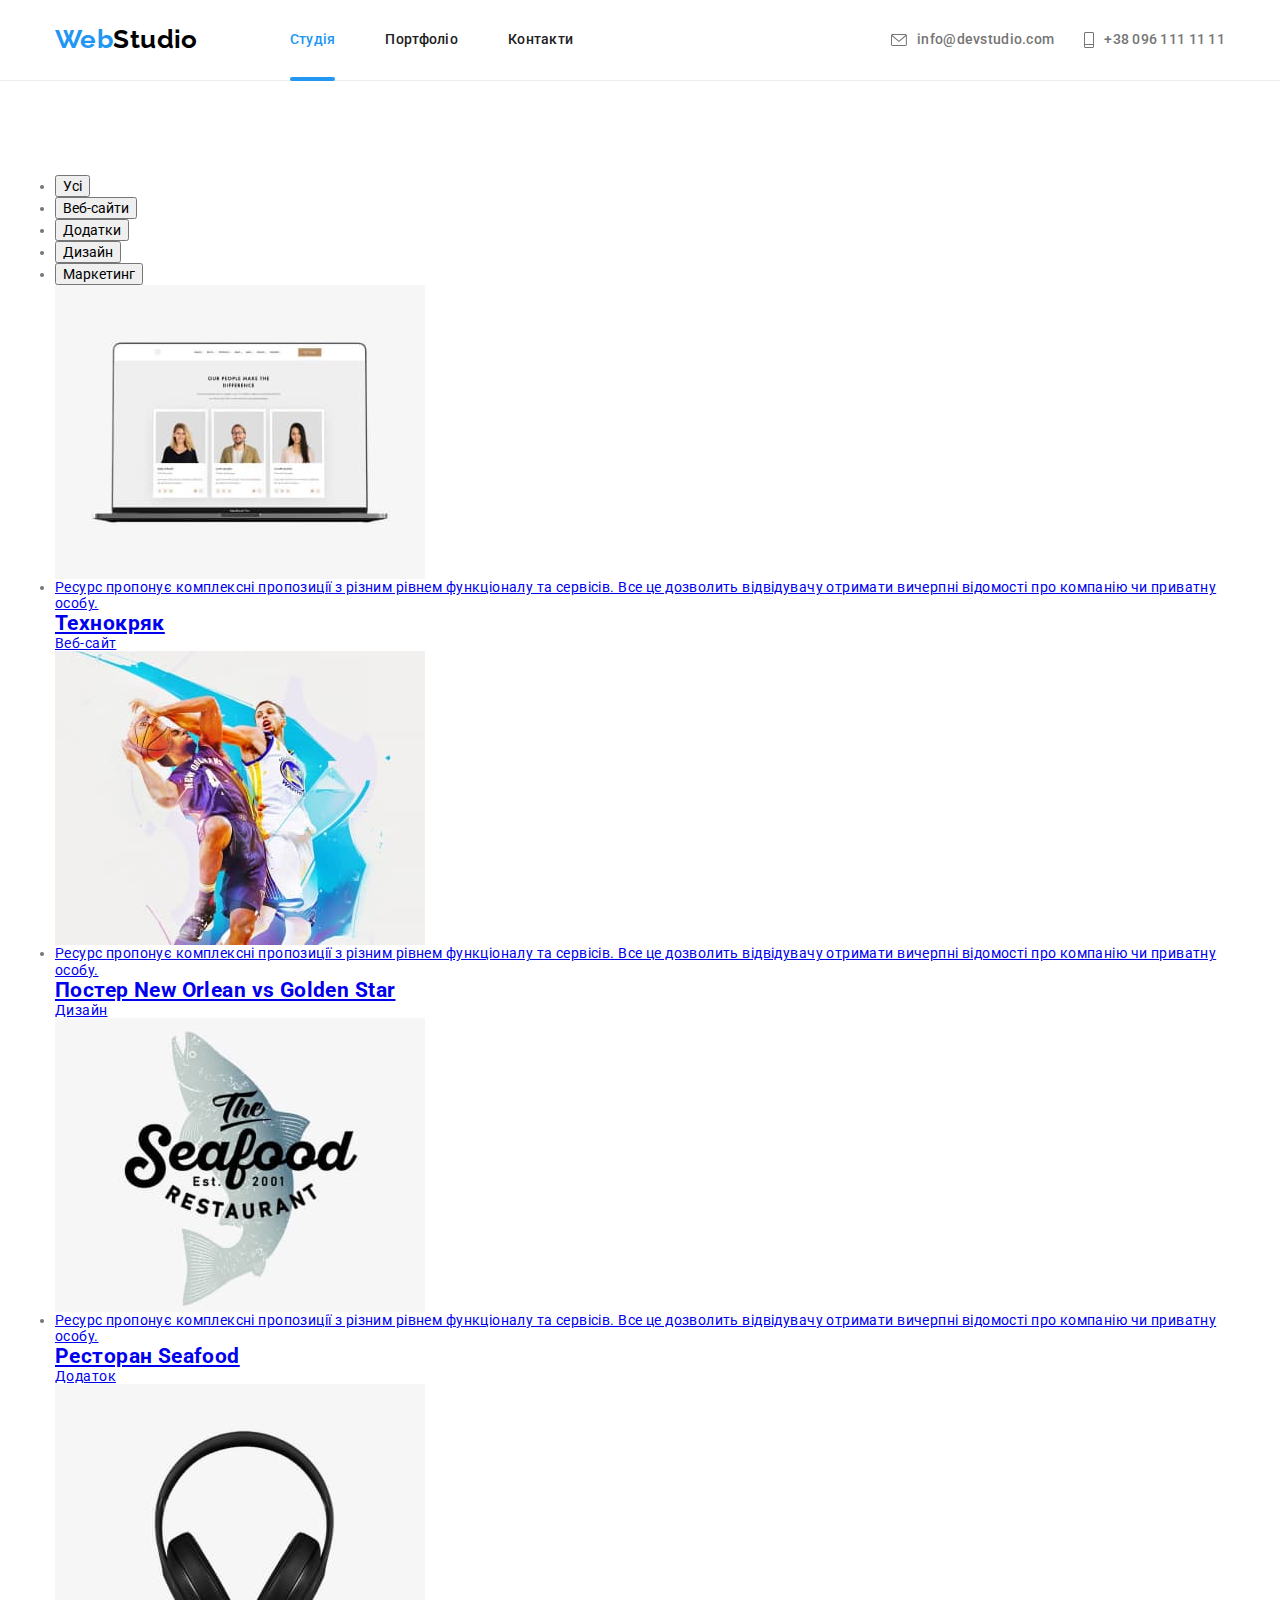
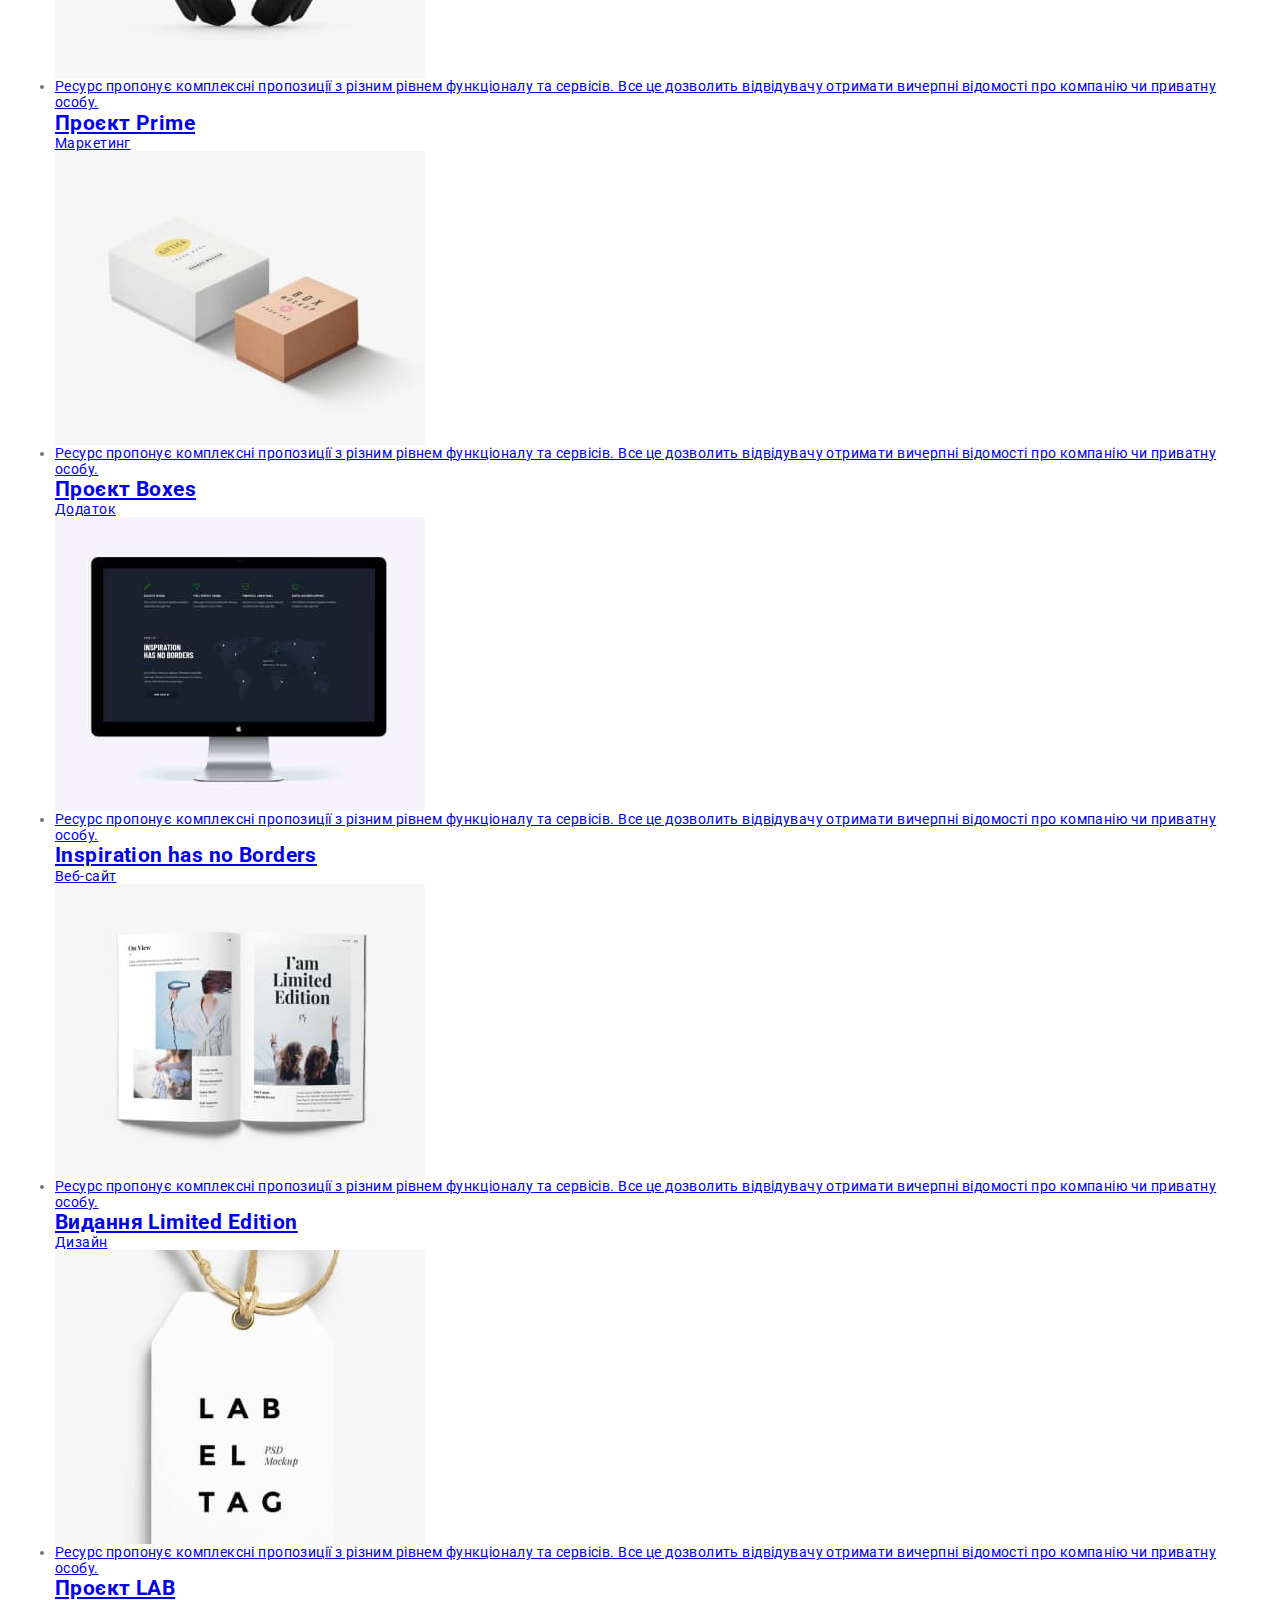
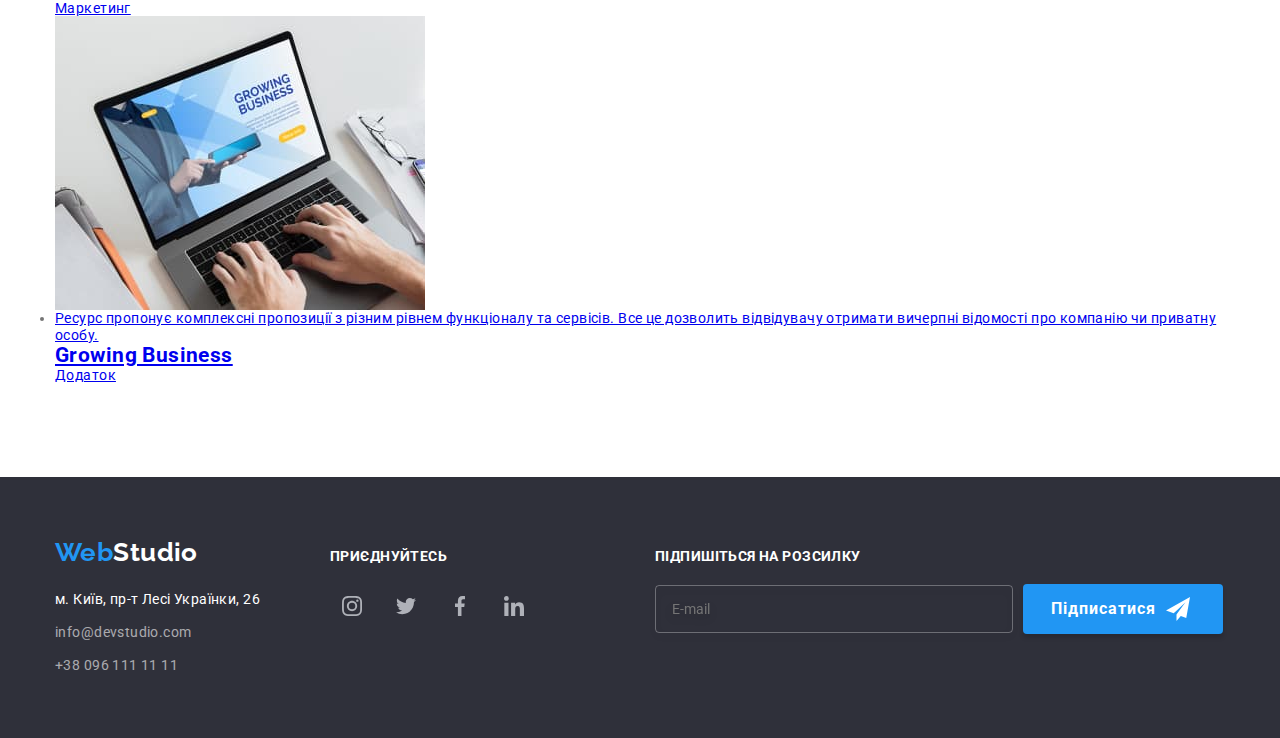
==== portfolio.html @ 21405700 "scss file hw7" ====
<!DOCTYPE html>
<html lang="uk">
  <head>
    <meta charset="UTF-8" />
    <meta http-equiv="X-UA-Compatible" content="IE=edge" />
    <meta name="viewport" content="width=device-width, initial-scale=1.0" />
    <title>WebStudio</title>
    <link
      href="https://fonts.googleapis.com/css2?family=Raleway:wght@700&family=Roboto:wght@400;500;700;900&display=swap"
      rel="stylesheet"
    />
    <link rel="stylesheet" href="./css/main.min.css" />
  </head>
  <body>
    <header class="page-header">
      <div class="container">
        <div class="page-header__block">
          <a class="logo page-header__logo page-header__logo--black" lang="en" href="./index.html">
            Web<span>Studio</span>
          </a>
          <nav class="navigation page-header__navigation">
            <ul class="list page-header__list">
              <li class="list__item">
                <a href="" class="list__link list__link--active">Студія</a>
              </li>
              <li class="list__item">
                <a href="" class="list__link">Портфоліо</a>
              </li>
              <li class="list__item">
                <a href="" class="list__link">Контакти</a>
              </li>
            </ul>
          </nav>
          <ul class="contacts page-header__contact">
            <li class="contact__item">
              <a class="contact__link" href="mailto:info@devstudio.com">
                <svg class="icon contact__icon" width="16" height="12">
                  <use xlink:href="./images/sprite.svg#icon-maile"></use>
                </svg>
                info@devstudio.com
              </a>
            </li>
            <li class="contact__item">
              <a class="contact__link" href="tel:+380961111111">
                <svg class="icon contact__icon" width="10" height="16">
                  <use xlink:href="./images/sprite.svg#icon-phone1"></use>
                </svg>
                +38 096 111 11 11
              </a>
            </li>
          </ul>
        </div>
      </div>
    </header>
    <main>
      <section class="section portfolio">
        <div class="container">
          <h1 class="visually-hidden">Portfolio</h1>
          <ul class="btns-list">
            <li class="btns-list__item">
              <button class="btns-list__button" type="button">Усі</button>
            </li>
            <li class="btns-list__item">
              <button class="btns-list__button" type="submit">Веб-сайти</button>
            </li>
            <li class="btns-list__item">
              <button class="btns-list__button" type="submit">Додатки</button>
            </li>
            <li class="btns-list__item">
              <button class="btns-list__button" type="submit">Дизайн</button>
            </li>
            <li class="btns-list__item">
              <button class="btns-list__button" type="submit">Маркетинг</button>
            </li>
          </ul>
          <ul class="portfolio__list">
            <li class="card portfolio-card">
              <a class="portfolio-card__link" href="#" target="_blank" rel="noreferrer noopener">
                <div class="potfolio-card__box">
                  <img
                    class="portfolio-card__image image"
                    src="./images/portfolio_1.jpg"
                    width="370"
                    height="294"
                    alt="На ноутбуці відкрита головна сторінка"
                  />
                  <p class="portfolio-card__hidden">
                    Ресурс пропонує комплексні пропозиції з різним рівнем функціоналу та сервісів.
                    Все це дозволить відвідувачу отримати вичерпні відомості про компанію чи
                    приватну особу.
                  </p>
                </div>

                <div class="portfolio-card__description">
                  <h2 class="portfolio-card__title">Технокряк</h2>
                  <p class="portfolio-card__text">Веб-сайт</p>
                </div>
              </a>
            </li>
            <li class="card portfolio-card">
              <a class="portfolio-card__link" href="#" target="_blank" rel="noreferrer noopener">
                <div class="potfolio-card__box">
                  <img
                    class="portfolio-card__image image"
                    src="./images/portfolio_2.jpg"
                    width="370"
                    height="294"
                    alt="На ноутбуці відкрита головна сторінка"
                  />
                  <p class="portfolio-card__hidden">
                    Ресурс пропонує комплексні пропозиції з різним рівнем функціоналу та сервісів.
                    Все це дозволить відвідувачу отримати вичерпні відомості про компанію чи
                    приватну особу.
                  </p>
                </div>

                <div class="portfolio-card__description">
                  <h2 class="portfolio-card__title">Постер New Orlean vs Golden Star</h2>
                  <p class="portfolio-card__text">Дизайн</p>
                </div>
              </a>
            </li>
            <li class="card portfolio-card">
              <a class="portfolio-card__link" href="#" target="_blank" rel="noreferrer noopener">
                <div class="potfolio-card__box">
                  <img
                    class="portfolio-card__image image"
                    src="./images/portfolio_3.jpg"
                    width="370"
                    height="294"
                    alt="На ноутбуці відкрита головна сторінка"
                  />
                  <p class="portfolio-card__hidden">
                    Ресурс пропонує комплексні пропозиції з різним рівнем функціоналу та сервісів.
                    Все це дозволить відвідувачу отримати вичерпні відомості про компанію чи
                    приватну особу.
                  </p>
                </div>

                <div class="portfolio-card__description">
                  <h2 class="portfolio-card__title">Ресторан Seafood</h2>
                  <p class="portfolio-card__text">Додаток</p>
                </div>
              </a>
            </li>
            <li class="card portfolio-card">
              <a class="portfolio-card__link" href="#" target="_blank" rel="noreferrer noopener">
                <div class="potfolio-card__box">
                  <img
                    class="portfolio-card__image image"
                    src="./images/portfolio_4.jpg"
                    width="370"
                    height="294"
                    alt="На ноутбуці відкрита головна сторінка"
                  />
                  <p class="portfolio-card__hidden">
                    Ресурс пропонує комплексні пропозиції з різним рівнем функціоналу та сервісів.
                    Все це дозволить відвідувачу отримати вичерпні відомості про компанію чи
                    приватну особу.
                  </p>
                </div>

                <div class="portfolio-card__description">
                  <h2 class="portfolio-card__title">Проєкт Prime</h2>
                  <p class="portfolio-card__text">Маркетинг</p>
                </div>
              </a>
            </li>
            <li class="card portfolio-card">
              <a class="portfolio-card__link" href="#" target="_blank" rel="noreferrer noopener">
                <div class="potfolio-card__box">
                  <img
                    class="portfolio-card__image image"
                    src="./images/portfolio_5.jpg"
                    width="370"
                    height="294"
                    alt="На ноутбуці відкрита головна сторінка"
                  />
                  <p class="portfolio-card__hidden">
                    Ресурс пропонує комплексні пропозиції з різним рівнем функціоналу та сервісів.
                    Все це дозволить відвідувачу отримати вичерпні відомості про компанію чи
                    приватну особу.
                  </p>
                </div>

                <div class="portfolio-card__description">
                  <h2 class="portfolio-card__title">Проєкт Boxes</h2>
                  <p class="portfolio-card__text">Додаток</p>
                </div>
              </a>
            </li>
            <li class="card portfolio-card">
              <a class="portfolio-card__link" href="#" target="_blank" rel="noreferrer noopener">
                <div class="potfolio-card__box">
                  <img
                    class="portfolio-card__image image"
                    src="./images/portfolio_6.jpg"
                    width="370"
                    height="294"
                    alt="На ноутбуці відкрита головна сторінка"
                  />
                  <p class="portfolio-card__hidden">
                    Ресурс пропонує комплексні пропозиції з різним рівнем функціоналу та сервісів.
                    Все це дозволить відвідувачу отримати вичерпні відомості про компанію чи
                    приватну особу.
                  </p>
                </div>

                <div class="portfolio-card__description">
                  <h2 class="portfolio-card__title">Inspiration has no Borders</h2>
                  <p class="portfolio-card__text">Веб-сайт</p>
                </div>
              </a>
            </li>
            <li class="card portfolio-card">
              <a class="portfolio-card__link" href="#" target="_blank" rel="noreferrer noopener">
                <div class="potfolio-card__box">
                  <img
                    class="portfolio-card__image image"
                    src="./images/portfolio_7.jpg"
                    width="370"
                    height="294"
                    alt="На ноутбуці відкрита головна сторінка"
                  />
                  <p class="portfolio-card__hidden">
                    Ресурс пропонує комплексні пропозиції з різним рівнем функціоналу та сервісів.
                    Все це дозволить відвідувачу отримати вичерпні відомості про компанію чи
                    приватну особу.
                  </p>
                </div>

                <div class="portfolio-card__description">
                  <h2 class="portfolio-card__title">Видання Limited Edition</h2>
                  <p class="portfolio-card__text">Дизайн</p>
                </div>
              </a>
            </li>
            <li class="card portfolio-card">
              <a class="portfolio-card__link" href="#" target="_blank" rel="noreferrer noopener">
                <div class="potfolio-card__box">
                  <img
                    class="portfolio-card__image image"
                    src="./images/portfolio_8.jpg"
                    width="370"
                    height="294"
                    alt="На ноутбуці відкрита головна сторінка"
                  />
                  <p class="portfolio-card__hidden">
                    Ресурс пропонує комплексні пропозиції з різним рівнем функціоналу та сервісів.
                    Все це дозволить відвідувачу отримати вичерпні відомості про компанію чи
                    приватну особу.
                  </p>
                </div>

                <div class="portfolio-card__description">
                  <h2 class="portfolio-card__title">Проєкт LAB</h2>
                  <p class="portfolio-card__text">Маркетинг</p>
                </div>
              </a>
            </li>
            <li class="card portfolio-card">
              <a class="portfolio-card__link" href="#" target="_blank" rel="noreferrer noopener">
                <div class="potfolio-card__box">
                  <img
                    class="portfolio-card__image image"
                    src="./images/portfolio_9.jpg"
                    width="370"
                    height="294"
                    alt="На ноутбуці відкрита головна сторінка"
                  />
                  <p class="portfolio-card__hidden">
                    Ресурс пропонує комплексні пропозиції з різним рівнем функціоналу та сервісів.
                    Все це дозволить відвідувачу отримати вичерпні відомості про компанію чи
                    приватну особу.
                  </p>
                </div>

                <div class="portfolio-card__description">
                  <h2 class="portfolio-card__title">Growing Business</h2>
                  <p class="portfolio-card__text">Додаток</p>
                </div>
              </a>
            </li>
          </ul>
        </div>
      </section>
    </main>
    <footer class="page-footer">
      <div class="container">
        <div class="box page-footer__box">
          <div class="box__location">
            <a
              class="logo page-footer__logo page-footer__logo--white"
              lang="en"
              href="./index.html"
            >
              Web<span>Studio</span>
            </a>
            <address class="address">
              <ul class="address__row">
                <li class="address__item">
                  <a
                    class="address__link address__link--white"
                    href="https://goo.gl/maps/mdCvPHbTgnXHSj438"
                    target="_blank"
                    rel="noopener noreferrer"
                    >м. Київ, пр-т Лесі Українки, 26</a
                  >
                </li>
                <li class="address__item">
                  <a class="address__link address__link--gray" href="mailto:info@devstudio.com"
                    >info@devstudio.com</a
                  >
                </li>
                <li class="address__item">
                  <a class="address__link address__link--gray" href="tel:+380961111111"
                    >+38 096 111 11 11</a
                  >
                </li>
              </ul>
            </address>
          </div>
          <div class="box__social">
            <p class="slogan social__slogan">приєднуйтесь</p>
            <ul class="social social__row">
              <li class="social__items">
                <a
                  class="social__link"
                  href="#"
                  target="_blank"
                  aria-label="instagram"
                  rel="noreferrer noopener"
                >
                  <svg class="icon social__icon" width="20" height="20">
                    <use xlink:href="./images/sprite.svg#icon-instagram"></use>
                  </svg>
                </a>
              </li>
              <li class="social__items">
                <a
                  class="social__link"
                  href="#"
                  target="_blank"
                  aria-label="twitter"
                  rel="noreferrer noopener"
                >
                  <svg class="icon social__icon" width="20" height="20">
                    <use xlink:href="./images/sprite.svg#icon-twitter"></use>
                  </svg>
                </a>
              </li>
              <li class="social__items">
                <a
                  class="social__link"
                  href="#"
                  target="_blank"
                  aria-label="facebook"
                  rel="noreferrer noopener"
                >
                  <svg class="icon social__icon" width="20" height="20">
                    <use xlink:href="./images/sprite.svg#icon-facebook"></use>
                  </svg>
                </a>
              </li>
              <li class="social__items">
                <a
                  class="social__link"
                  href="#"
                  target="_blank"
                  aria-label="linkedin"
                  rel="noreferrer noopener"
                >
                  <svg class="icon social__icon" width="20" height="20">
                    <use xlink:href="./images/sprite.svg#icon-linkedin"></use>
                  </svg>
                </a>
              </li>
            </ul>
          </div>
          <div class="box__sending">
            <p class="slogan sending__slogan">Підпишіться на розсилку</p>
            <form class="form sending__form">
              <label class="mail form__mail">
                <input class="input mail__input" type="mail" name="email" placeholder="E-mail" />
              </label>

              <button class="btn form__btn" type="submit">
                Підписатися
                <svg class="icon btn__icon" width="24px" height="24px">
                  <use xlink:href="./images/sprite.svg#icon-send"></use>
                </svg>
              </button>
            </form>
          </div>
        </div>
      </div>
    </footer>
  </body>
</html>
---- css/main.min.css ----
/*! modern-normalize v1.1.0 | MIT License | https://github.com/sindresorhus/modern-normalize */*,::before,::after{-webkit-box-sizing:border-box;box-sizing:border-box}html{line-height:1.15;-webkit-text-size-adjust:100%;-moz-tab-size:4;-o-tab-size:4;tab-size:4}body{margin:0;font-family:system-ui,-apple-system,"Segoe UI",Roboto,Helvetica,Arial,sans-serif,"Apple Color Emoji","Segoe UI Emoji"}hr{height:0;color:inherit}abbr[title]{-webkit-text-decoration:underline dotted;text-decoration:underline dotted}b,strong{font-weight:bolder}code,kbd,samp,pre{font-family:ui-monospace,SFMono-Regular,Consolas,"Liberation Mono",Menlo,monospace;font-size:1em}small{font-size:80%}sub,sup{font-size:75%;line-height:0;position:relative;vertical-align:baseline}sub{bottom:-0.25em}sup{top:-0.5em}table{text-indent:0;border-color:inherit}button,input,optgroup,select,textarea{font-family:inherit;font-size:100%;line-height:1.15;margin:0}button,select{text-transform:none}button,[type=button],[type=reset],[type=submit]{-webkit-appearance:button}::-moz-focus-inner{border-style:none;padding:0}:-moz-focusring{outline:1px dotted ButtonText}:-moz-ui-invalid{box-shadow:none}legend{padding:0}progress{vertical-align:baseline}::-webkit-inner-spin-button,::-webkit-outer-spin-button{height:auto}[type=search]{-webkit-appearance:textfield;outline-offset:-2px}::-webkit-search-decoration{-webkit-appearance:none}::-webkit-file-upload-button{-webkit-appearance:button;font:inherit}summary{display:list-item}h1,h2,h3,h4,h5,h6,ul,p{margin:0;padding:0}.section{padding:94px 0}.section-title{color:#212121;font-weight:700;font-size:36px;line-height:1.17;text-align:center}.icon{display:block;fill:currentColor;-webkit-transition:fill 250ms cubic-bezier(0.4, 0, 0.2, 1);transition:fill 250ms cubic-bezier(0.4, 0, 0.2, 1)}.image{display:block;height:auto;max-width:100%}.visually-hidden{position:absolute;width:1px;height:1px;margin:-1px;border:0;padding:0;white-space:nowrap;-webkit-clip-path:inset(100%);clip-path:inset(100%);clip:rect(0 0 0 0);overflow:hidden}.button{font-weight:700;font-size:16px;line-height:1.88;text-align:center;letter-spacing:.06em;display:block;-webkit-box-shadow:0px 4px 4px rgba(0,0,0,.15);box-shadow:0px 4px 4px rgba(0,0,0,.15);border:none;border-radius:4px;padding:10px 32px;cursor:pointer}body{background-color:#fff;color:#757575;font-family:Roboto,sans-serif;font-weight:400;font-size:14px;letter-spacing:.03em}.container{max-width:1200px;padding:0 15px;margin:0 auto}.address__row,.clients__row,.social,.team-list,.products,.features__cards,.contacts,.list{list-style:none}.social__link,.contact__link,.list__link{text-decoration:none}body{background-color:#fff;color:#757575;font-family:Roboto,sans-serif;font-weight:400;font-size:14px;letter-spacing:.03em}.container{max-width:1200px;padding:0 15px;margin:0 auto}.section{padding:94px 0}.section-title{color:#212121;font-weight:700;font-size:36px;line-height:1.17;text-align:center}.icon{display:block;fill:currentColor;-webkit-transition:fill 250ms cubic-bezier(0.4, 0, 0.2, 1);transition:fill 250ms cubic-bezier(0.4, 0, 0.2, 1)}.image{display:block;height:auto;max-width:100%}.visually-hidden{position:absolute;width:1px;height:1px;margin:-1px;border:0;padding:0;white-space:nowrap;-webkit-clip-path:inset(100%);clip-path:inset(100%);clip:rect(0 0 0 0);overflow:hidden}.button{font-weight:700;font-size:16px;line-height:1.88;text-align:center;letter-spacing:.06em;display:block;-webkit-box-shadow:0px 4px 4px rgba(0,0,0,.15);box-shadow:0px 4px 4px rgba(0,0,0,.15);border:none;border-radius:4px;padding:10px 32px;cursor:pointer}.page-header{border-bottom:1px solid #ececec}.page-header__block{display:-webkit-box;display:-ms-flexbox;display:flex;-webkit-box-align:center;-ms-flex-align:center;align-items:center}.page-header__logo{margin-right:92px}.page-header__logo--black span{color:#000}.navigation{display:-webkit-box;display:-ms-flexbox;display:flex;-webkit-box-align:center;-ms-flex-align:center;align-items:center}.list{display:-webkit-box;display:-ms-flexbox;display:flex}.list__item:not(:last-child){margin-right:50px}.list__link{color:#212121;font-weight:500;line-height:1.4;letter-spacing:.02em;text-decoration:none;display:inline-block;padding:30px 0;cursor:pointer;-webkit-transition:color 250ms cubic-bezier(0.4, 0, 0.2, 1),width 250ms cubic-bezier(0.4, 0, 0.2, 1);transition:color 250ms cubic-bezier(0.4, 0, 0.2, 1),width 250ms cubic-bezier(0.4, 0, 0.2, 1);position:relative}.list__link:hover,.list__link:focus{color:#2196f3}.list__link::after{content:"";display:block;position:absolute;bottom:-1px;left:0;width:0;height:4px;background-color:#2196f3;border-radius:2px;-webkit-transition:width 250ms cubic-bezier(0.4, 0, 0.2, 1);transition:width 250ms cubic-bezier(0.4, 0, 0.2, 1)}.list__link:hover::after{width:100%}.list__link--active{color:#2196f3}.list__link--active::after{content:"";display:block;position:absolute;bottom:-1px;left:0;width:100%;height:4px;background-color:#2196f3;border-radius:2px}.contacts{display:-webkit-box;display:-ms-flexbox;display:flex;-webkit-box-pack:center;-ms-flex-pack:center;justify-content:center;-webkit-box-align:center;-ms-flex-align:center;align-items:center}.page-header__contact{margin-left:auto}.contact__item:not(:last-child){margin-right:30px}.contact__link{display:-webkit-box;display:-ms-flexbox;display:flex;-webkit-box-align:center;-ms-flex-align:center;align-items:center;font-weight:500;line-height:1.4;letter-spacing:.02em;color:inherit;-webkit-transition:color 250ms cubic-bezier(0.4, 0, 0.2, 1);transition:color 250ms cubic-bezier(0.4, 0, 0.2, 1)}.contact__link:hover,.contact__link:focus,.contact__link:hover .icon,.contact__link:focus .icon{color:#2196f3}.contact__icon{display:inline-block;margin-right:10px}.logo{color:#2196f3;display:inline-block;font-family:Raleway,sans-serif;font-weight:700;font-size:26px;line-height:1.19;text-decoration:none}.hero{padding:200px 0;max-width:1600px;margin:0 auto;background-color:#c4c4c4;background-image:-webkit-gradient(linear, left top, right top, from(rgba(47, 48, 58, 0.4)), to(rgba(47, 48, 58, 0.4))),url(../images/hero.jpg);background-image:linear-gradient(to right, rgba(47, 48, 58, 0.4), rgba(47, 48, 58, 0.4)),url(../images/hero.jpg);background-size:cover;background-repeat:no-repeat;background-position:center}.title{text-align:center;color:#fff;max-width:696px;font-weight:900;font-size:44px;line-height:1.36;letter-spacing:.06em;text-transform:uppercase}.hero__title{margin:0 auto 30px}.hero__button{margin:0 auto;color:#fff;background-color:#2196f3}.features__cards{display:-webkit-box;display:-ms-flexbox;display:flex;gap:30px;padding:5px}.thumba{display:-webkit-box;display:-ms-flexbox;display:flex;-webkit-box-pack:center;-ms-flex-pack:center;justify-content:center;-webkit-box-align:center;-ms-flex-align:center;align-items:center;width:270px;height:120px;border-radius:4px;background-color:#f5f4fa}.card__thumba:not(:last-child){margin-bottom:30px}.thumba__label{font-weight:700;font-size:14px;line-height:1.14;text-transform:uppercase;color:#212121}.thumba__label:not(:last-child){margin-bottom:10px}.description{line-height:1.71;color:#757575}.work{padding-top:0}.work__title{margin-bottom:50px}.products{display:-webkit-inline-box;display:-ms-inline-flexbox;display:inline-flex;-webkit-column-gap:30px;-moz-column-gap:30px;column-gap:30px}.products__item{position:relative;max-width:370px;overflow:hidden}.content-hidden{position:absolute;bottom:0;left:0;width:100%;padding:27px 10px;color:#fff;font-weight:700;text-align:center;line-height:1.1428;text-transform:uppercase;background-color:rgba(47,48,58,.8);opacity:1}.team{background-color:#f5f4fa}.team__title{margin-bottom:50px}.team-list{display:-webkit-box;display:-ms-flexbox;display:flex;-webkit-column-gap:30px;-moz-column-gap:30px;column-gap:30px;-webkit-box-pack:center;-ms-flex-pack:center;justify-content:center}.team-card{background-color:#fff;-webkit-box-shadow:0px 1px 3px rgba(0,0,0,.12),0px 1px 1px rgba(0,0,0,.14),0px 2px 1px rgba(0,0,0,.2);box-shadow:0px 1px 3px rgba(0,0,0,.12),0px 1px 1px rgba(0,0,0,.14),0px 2px 1px rgba(0,0,0,.2);border-radius:0px 0px 4px 4px}.meta{padding:30px 0;display:-webkit-box;display:-ms-flexbox;display:flex;-webkit-box-orient:vertical;-webkit-box-direction:normal;-ms-flex-direction:column;flex-direction:column;-webkit-box-align:center;-ms-flex-align:center;align-items:center}.name{font-weight:500;font-size:16px;line-height:1.1875;text-align:center;color:#212121;padding:0 10px}.team-card__name:not(:last-child){margin-bottom:10px}.speciality{font-size:16px;line-height:1.1875;text-align:center;padding:0 10px}.team-card__speciality:not(:last-child){margin-bottom:16px}.social{display:-webkit-box;display:-ms-flexbox;display:flex;width:206px;height:44px;-webkit-column-gap:10px;-moz-column-gap:10px;column-gap:10px}.social__items{color:#afb1b8}.social__link{display:-webkit-box;display:-ms-flexbox;display:flex;-webkit-box-pack:center;-ms-flex-pack:center;justify-content:center;-webkit-box-align:center;-ms-flex-align:center;align-items:center;width:44px;height:44px;color:inherit;border-radius:50%;text-decoration:none;-webkit-transition:background-color 250ms cubic-bezier(0.4, 0, 0.2, 1);transition:background-color 250ms cubic-bezier(0.4, 0, 0.2, 1)}.social__link:hover,.social__link:focus{background-color:#2196f3}.social__link:hover .social__icon,.social__link:focus .social__icon{fill:#fff}.clients{padding:50px 0}.clients__title{margin-bottom:50px}.clients__row{display:-webkit-box;display:-ms-flexbox;display:flex;-ms-flex-wrap:wrap;flex-wrap:wrap;-webkit-column-gap:30px;-moz-column-gap:30px;column-gap:30px}.gallery__link{display:-webkit-box;display:-ms-flexbox;display:flex;color:inherit;text-decoration:none;fill:#afb1b8;width:170px;height:92px;-webkit-box-align:center;-ms-flex-align:center;align-items:center;-webkit-box-pack:center;-ms-flex-pack:center;justify-content:center;border:1px solid #afb1b8;border-radius:4px;-webkit-transition:border-color 250ms cubic-bezier(0.4, 0, 0.2, 1);transition:border-color 250ms cubic-bezier(0.4, 0, 0.2, 1)}.gallery__link:hover,.gallery__link:focus{border-color:#2196f3}.gallery__link:hover .gallery__icon,.gallery__link:focus .gallery__icon{fill:#2196f3}.page-footer{padding:60px 0;background-color:#2f303a}.box{display:-webkit-box;display:-ms-flexbox;display:flex;list-style:none;-webkit-box-align:baseline;-ms-flex-align:baseline;align-items:baseline}.page-footer__logo{margin-bottom:20px}.page-footer__logo--white span{color:#fff}.address__item:not(:last-child){margin-bottom:9px}.address__link{font-style:normal;text-decoration:none;line-height:1.71;-webkit-transition:color 250ms cubic-bezier(0.4, 0, 0.2, 1);transition:color 250ms cubic-bezier(0.4, 0, 0.2, 1)}.address__link:hover,.address__link:focus{color:#2196f3}.address__link--white{color:#fff}.address__link--gray{color:rgba(255,255,255,.6)}.box__social{margin-left:70px}.slogan{font-weight:700;line-height:1.1428;text-transform:uppercase;color:#fff}.social__slogan{margin-bottom:20px}.box__sending{margin-left:auto;max-width:570px;width:100%}.sending__slogan{margin-bottom:20px}.form{display:-webkit-box;display:-ms-flexbox;display:flex;gap:10px;width:100%;-webkit-box-align:center;-ms-flex-align:center;align-items:center}.form__mail{display:block;width:100%;max-width:358px}.form__mail::-webkit-input-placeholder{font-size:16px;line-height:1.25;color:rgba(255,255,255,.6)}.form__mail::-moz-placeholder{font-size:16px;line-height:1.25;color:rgba(255,255,255,.6)}.form__mail:-ms-input-placeholder{font-size:16px;line-height:1.25;color:rgba(255,255,255,.6)}.form__mail::-ms-input-placeholder{font-size:16px;line-height:1.25;color:rgba(255,255,255,.6)}.form__mail::placeholder{font-size:16px;line-height:1.25;color:rgba(255,255,255,.6)}.mail__input{padding:15px 16px;background-color:rgba(0,0,0,0);border:1px solid rgba(255,255,255,.3);-webkit-filter:drop-shadow(0px 4px 4px rgba(0, 0, 0, 0.15));filter:drop-shadow(0px 4px 4px rgba(0, 0, 0, 0.15));border-radius:4px;outline:none;width:100%;color:#fff}.form__btn{display:-webkit-box;display:-ms-flexbox;display:flex;-webkit-box-align:center;-ms-flex-align:center;align-items:center;gap:10px;padding:10px 28px;min-width:200px;background-color:#2196f3;-webkit-box-shadow:0px 4px 4px rgba(0,0,0,.15);box-shadow:0px 4px 4px rgba(0,0,0,.15);border-radius:4px;border:none;color:#fff;font-weight:700;font-size:16px;line-height:1.88;letter-spacing:.06em;cursor:pointer}.btn__icon{fill:#fff}.backdrop{position:fixed;top:0;left:0;z-index:999;width:100%;height:100%;background-color:rgba(0,0,0,.2);-webkit-transition:visibility 250ms cubic-bezier(0.4, 0, 0.2, 1),opacity 250ms cubic-bezier(0.4, 0, 0.2, 1);transition:visibility 250ms cubic-bezier(0.4, 0, 0.2, 1),opacity 250ms cubic-bezier(0.4, 0, 0.2, 1)}.backdrop__modal{position:absolute;display:block;top:50%;left:50%;-webkit-transform:translate(-50%, -50%) rotate(0deg);transform:translate(-50%, -50%) rotate(0deg);padding:40px;max-width:528px;max-height:581px;width:100%;height:100%;padding:40px;background-color:var(--primary-background-color);-webkit-box-shadow:0px 1px 3px rgba(0,0,0,.12),0px 1px 1px rgba(0,0,0,.14),0px 2px 1px rgba(0,0,0,.2);box-shadow:0px 1px 3px rgba(0,0,0,.12),0px 1px 1px rgba(0,0,0,.14),0px 2px 1px rgba(0,0,0,.2);border-radius:4px;-webkit-transition:-webkit-transform 700ms cubic-bezier(0.4, 0, 0.2, 1);transition:-webkit-transform 700ms cubic-bezier(0.4, 0, 0.2, 1);transition:transform 700ms cubic-bezier(0.4, 0, 0.2, 1);transition:transform 700ms cubic-bezier(0.4, 0, 0.2, 1), -webkit-transform 700ms cubic-bezier(0.4, 0, 0.2, 1)}.backdrop.is-hidden .backdrop__modal{-webkit-transform:translate(-50%, -50%) rotate(-180deg);transform:translate(-50%, -50%) rotate(-180deg)}.is-hidden{visibility:hidden;pointer-events:none;opacity:0}.close-modal{position:absolute;top:8px;right:8px;width:30px;height:30px;background:#fff;border:1px solid rgba(0,0,0,.1);border-radius:50%;-webkit-transition:border-color 250ms cubic-bezier(0.4, 0, 0.2, 1);transition:border-color 250ms cubic-bezier(0.4, 0, 0.2, 1)}.close-modal:hover,.close-modal:focus{border-color:#2196f3}.close-modal__icon{position:absolute;top:50%;left:50%;-webkit-transform:translate(-50%, -50%);transform:translate(-50%, -50%);-webkit-transition:fill 250ms cubic-bezier(0.4, 0, 0.2, 1);transition:fill 250ms cubic-bezier(0.4, 0, 0.2, 1);fill:#000}.close-modal:hover .close-modal__icon,.close-modal:focus .close-modal__icon{fill:#2196f3}.close-modal__title{font-weight:700;font-size:20px;line-height:1.15;text-align:center;color:#000;margin-bottom:12px}.form__modal{width:100%;margin:0 auto}.group-row{width:100%}.group-row:not(:last-child){margin-bottom:10px}.label__group-row{font-size:12px;line-height:1.1667;letter-spacing:.01em;color:#757575}.label__group-row:not(:last-child){margin-bottom:4px}.input-modal{position:relative}.input-modal__inf{width:100%;border:1px solid rgba(33,33,33,.2);border-radius:4px;outline:none;min-height:40px;height:100%;padding:12px 15px 12px 42px;-webkit-transition:border-color 250ms cubic-bezier(0.4, 0, 0.2, 1);transition:border-color 250ms cubic-bezier(0.4, 0, 0.2, 1);cursor:pointer}.input-modal__inf:focus,.input-modal__inf:hover{border-color:#2196f3}.input-modal__icon{position:absolute;top:50%;left:12px;-webkit-transform:translateY(-50%);transform:translateY(-50%);fill:#212121;-webkit-transition:fill 250ms cubic-bezier(0.4, 0, 0.2, 1);transition:fill 250ms cubic-bezier(0.4, 0, 0.2, 1)}.input-modal__inf:focus+.input-modal__icon,.input-modal__inf:hover+.input-modal__icon{fill:#2196f3}.group-row__textarea{width:100%;min-height:120px;height:100%;border:1px solid rgba(33,33,33,.2);border-radius:4px;padding:12px 16px;outline:none;cursor:pointer;resize:none;-webkit-transition:border-color 250ms cubic-bezier(0.4, 0, 0.2, 1);transition:border-color 250ms cubic-bezier(0.4, 0, 0.2, 1)}.group-row__textarea ::-webkit-input-placeholder{font-family:"Roboto";font-size:12px;line-height:1.66;letter-spacing:.01em;color:var(--textarea-placholder-color)}.group-row__textarea ::-moz-placeholder{font-family:"Roboto";font-size:12px;line-height:1.66;letter-spacing:.01em;color:var(--textarea-placholder-color)}.group-row__textarea :-ms-input-placeholder{font-family:"Roboto";font-size:12px;line-height:1.66;letter-spacing:.01em;color:var(--textarea-placholder-color)}.group-row__textarea ::-ms-input-placeholder{font-family:"Roboto";font-size:12px;line-height:1.66;letter-spacing:.01em;color:var(--textarea-placholder-color)}.group-row__textarea ::placeholder{font-family:"Roboto";font-size:12px;line-height:1.66;letter-spacing:.01em;color:var(--textarea-placholder-color)}.group-row__textarea:not(:last-child){margin-bottom:10px}.group-textarea:not(:last-child){margin-bottom:10px}.textarea__group-textarea{width:100%;min-height:120px;height:100%;border:1px solid var(--border-modal-input-color);border-radius:4px;padding:12px 16px;outline:none;cursor:pointer;resize:none;-webkit-transition:border-color 250ms cubic-bezier(0.4, 0, 0.2, 1);transition:border-color 250ms cubic-bezier(0.4, 0, 0.2, 1)}.textarea__group-textarea::-webkit-input-placeholder{font-family:"Roboto";font-size:12px;line-height:1.66;letter-spacing:.01em;color:rgba(117,117,117,.5)}.textarea__group-textarea::-moz-placeholder{font-family:"Roboto";font-size:12px;line-height:1.66;letter-spacing:.01em;color:rgba(117,117,117,.5)}.textarea__group-textarea:-ms-input-placeholder{font-family:"Roboto";font-size:12px;line-height:1.66;letter-spacing:.01em;color:rgba(117,117,117,.5)}.textarea__group-textarea::-ms-input-placeholder{font-family:"Roboto";font-size:12px;line-height:1.66;letter-spacing:.01em;color:rgba(117,117,117,.5)}.textarea__group-textarea::placeholder{font-family:"Roboto";font-size:12px;line-height:1.66;letter-spacing:.01em;color:rgba(117,117,117,.5)}.textarea__group-textarea:focus,.textarea__group-textarea:hover{border-color:#2196f3}.group-checkbox{width:100%}.group-checkbox:not(:last-child){margin-bottom:33px}.label__group-checkbox{display:-webkit-box;display:-ms-flexbox;display:flex;-webkit-box-pack:center;-ms-flex-pack:center;justify-content:center;width:100%;gap:7px;-webkit-box-align:center;-ms-flex-align:center;align-items:center;font-size:14px;line-height:1.71;color:#757575;cursor:pointer}.input__group-checkbox{-webkit-appearence:none;-moz--appearence:none;-webkit-appearance:none;-moz-appearance:none;appearance:none;position:absolute}.icon__group-checkbox{display:-webkit-inline-box;display:-ms-inline-flexbox;display:inline-flex;width:16px;height:15px;border:2px solid #212121;border-radius:2px;-webkit-transition:background-image 250ms cubic-bezier(0.4, 0, 0.2, 1),border-color 250ms cubic-bezier(0.4, 0, 0.2, 1);transition:background-image 250ms cubic-bezier(0.4, 0, 0.2, 1),border-color 250ms cubic-bezier(0.4, 0, 0.2, 1)}.input__group-checkbox:checked+.icon__group-checkbox{background-color:#2196f3;background-image:url(../images/check.svg);background-size:contain;background-position:center;border-color:#2196f3;background-origin:border-box}.link__group-checkbox{color:#2196f3;text-decoration:underline}.button__modal{display:-webkit-box;display:-ms-flexbox;display:flex;-webkit-box-pack:center;-ms-flex-pack:center;justify-content:center;-webkit-box-align:center;-ms-flex-align:center;align-items:center}.submit__modal{padding:10px 52px;background-color:#2196f3;-webkit-box-shadow:0px 4px 4px rgba(0,0,0,.15);box-shadow:0px 4px 4px rgba(0,0,0,.15);border-radius:4px;border:none;cursor:pointer;font-family:"Roboto";font-weight:700;font-size:16px;line-height:1.88;text-align:center;letter-spacing:.06em;color:#fff}.page-footer{padding:60px 0;background-color:#2f303a}.box{display:-webkit-box;display:-ms-flexbox;display:flex;list-style:none;-webkit-box-align:baseline;-ms-flex-align:baseline;align-items:baseline}.page-footer__logo{margin-bottom:20px}.page-footer__logo--white span{color:#fff}.address__item:not(:last-child){margin-bottom:9px}.address__link{font-style:normal;text-decoration:none;line-height:1.71;-webkit-transition:color 250ms cubic-bezier(0.4, 0, 0.2, 1);transition:color 250ms cubic-bezier(0.4, 0, 0.2, 1)}.address__link:hover,.address__link:focus{color:#2196f3}.address__link--white{color:#fff}.address__link--gray{color:rgba(255,255,255,.6)}.box__social{margin-left:70px}.slogan{font-weight:700;line-height:1.1428;text-transform:uppercase;color:#fff}.social__slogan{margin-bottom:20px}.box__sending{margin-left:auto;max-width:570px;width:100%}.sending__slogan{margin-bottom:20px}.form{display:-webkit-box;display:-ms-flexbox;display:flex;gap:10px;width:100%;-webkit-box-align:center;-ms-flex-align:center;align-items:center}.form__mail{display:block;width:100%;max-width:358px}.form__mail::-webkit-input-placeholder{font-size:16px;line-height:1.25;color:rgba(255,255,255,.6)}.form__mail::-moz-placeholder{font-size:16px;line-height:1.25;color:rgba(255,255,255,.6)}.form__mail:-ms-input-placeholder{font-size:16px;line-height:1.25;color:rgba(255,255,255,.6)}.form__mail::-ms-input-placeholder{font-size:16px;line-height:1.25;color:rgba(255,255,255,.6)}.form__mail::placeholder{font-size:16px;line-height:1.25;color:rgba(255,255,255,.6)}.mail__input{padding:15px 16px;background-color:rgba(0,0,0,0);border:1px solid rgba(255,255,255,.3);-webkit-filter:drop-shadow(0px 4px 4px rgba(0, 0, 0, 0.15));filter:drop-shadow(0px 4px 4px rgba(0, 0, 0, 0.15));border-radius:4px;outline:none;width:100%;color:#fff}.form__btn{display:-webkit-box;display:-ms-flexbox;display:flex;-webkit-box-align:center;-ms-flex-align:center;align-items:center;gap:10px;padding:10px 28px;min-width:200px;background-color:#2196f3;-webkit-box-shadow:0px 4px 4px rgba(0,0,0,.15);box-shadow:0px 4px 4px rgba(0,0,0,.15);border-radius:4px;border:none;color:#fff;font-weight:700;font-size:16px;line-height:1.88;letter-spacing:.06em;cursor:pointer}.btn__icon{fill:#fff}/*# sourceMappingURL=main.min.css.map */
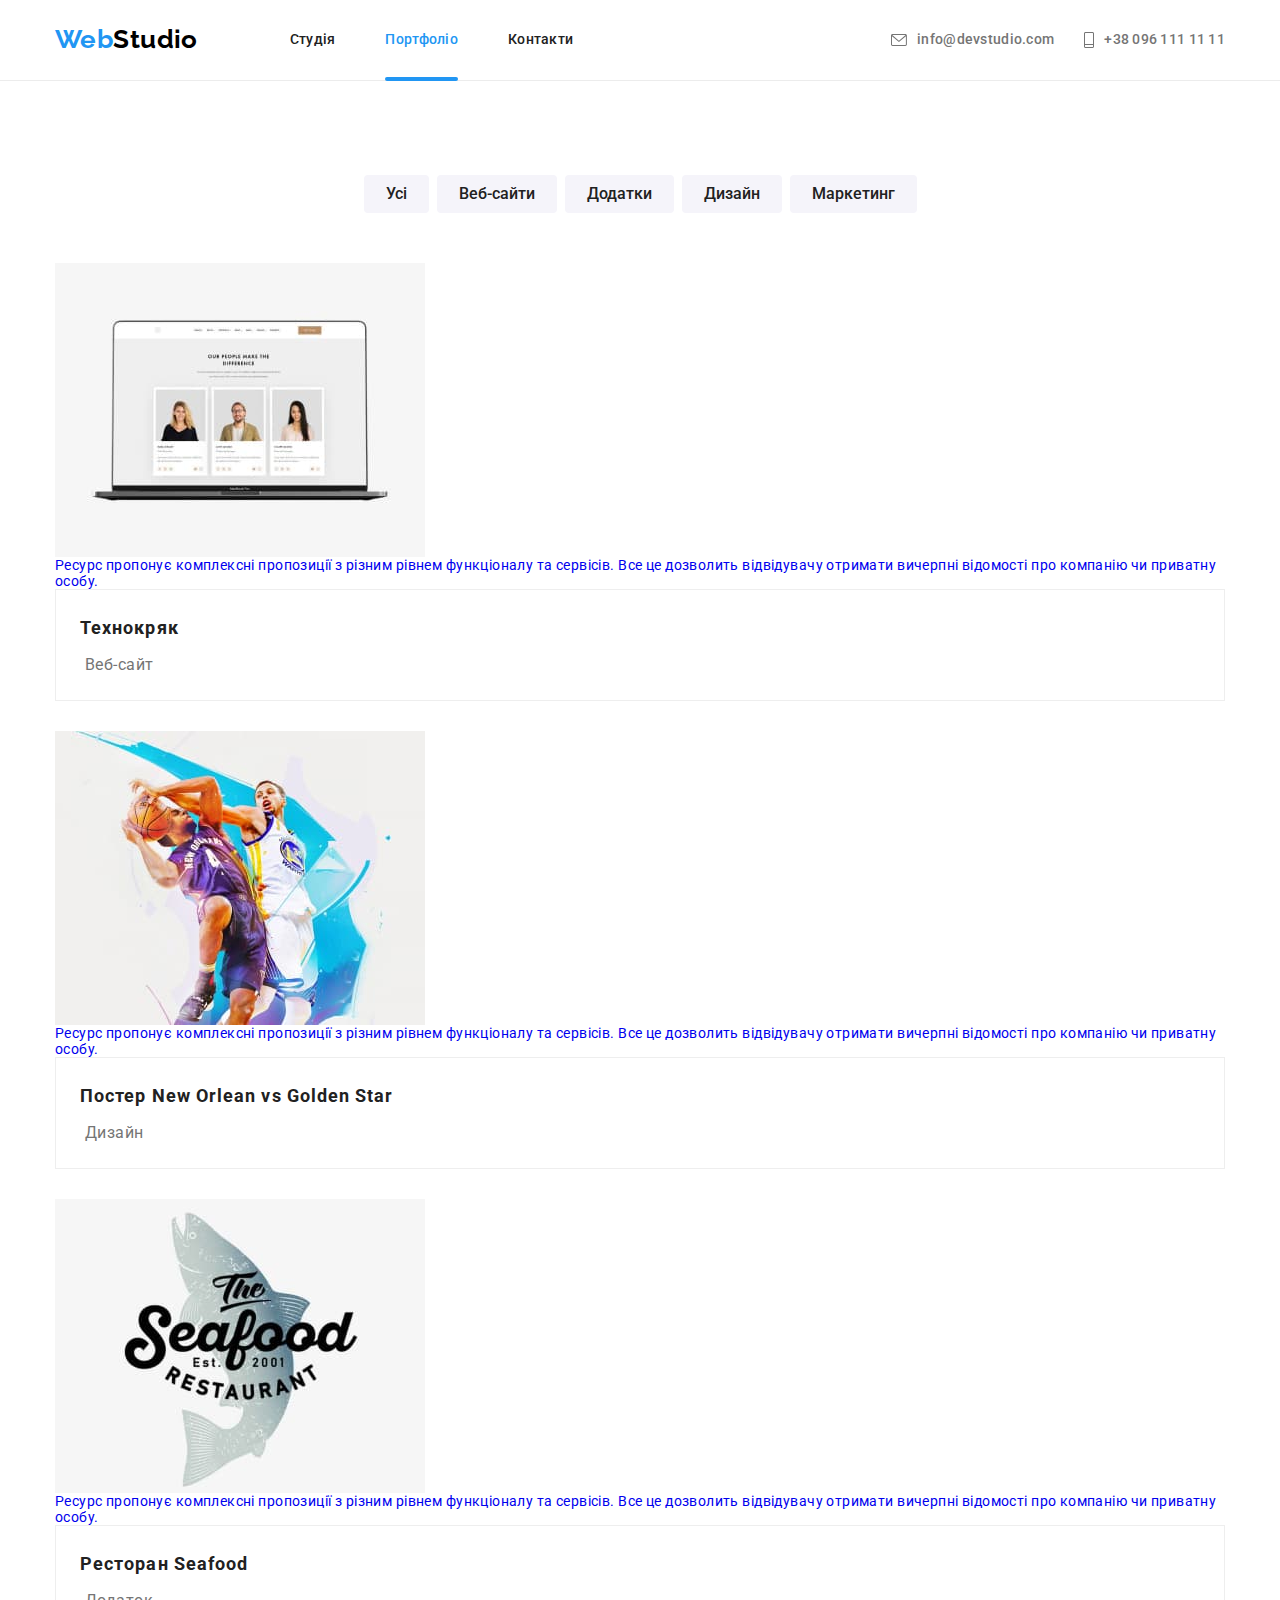
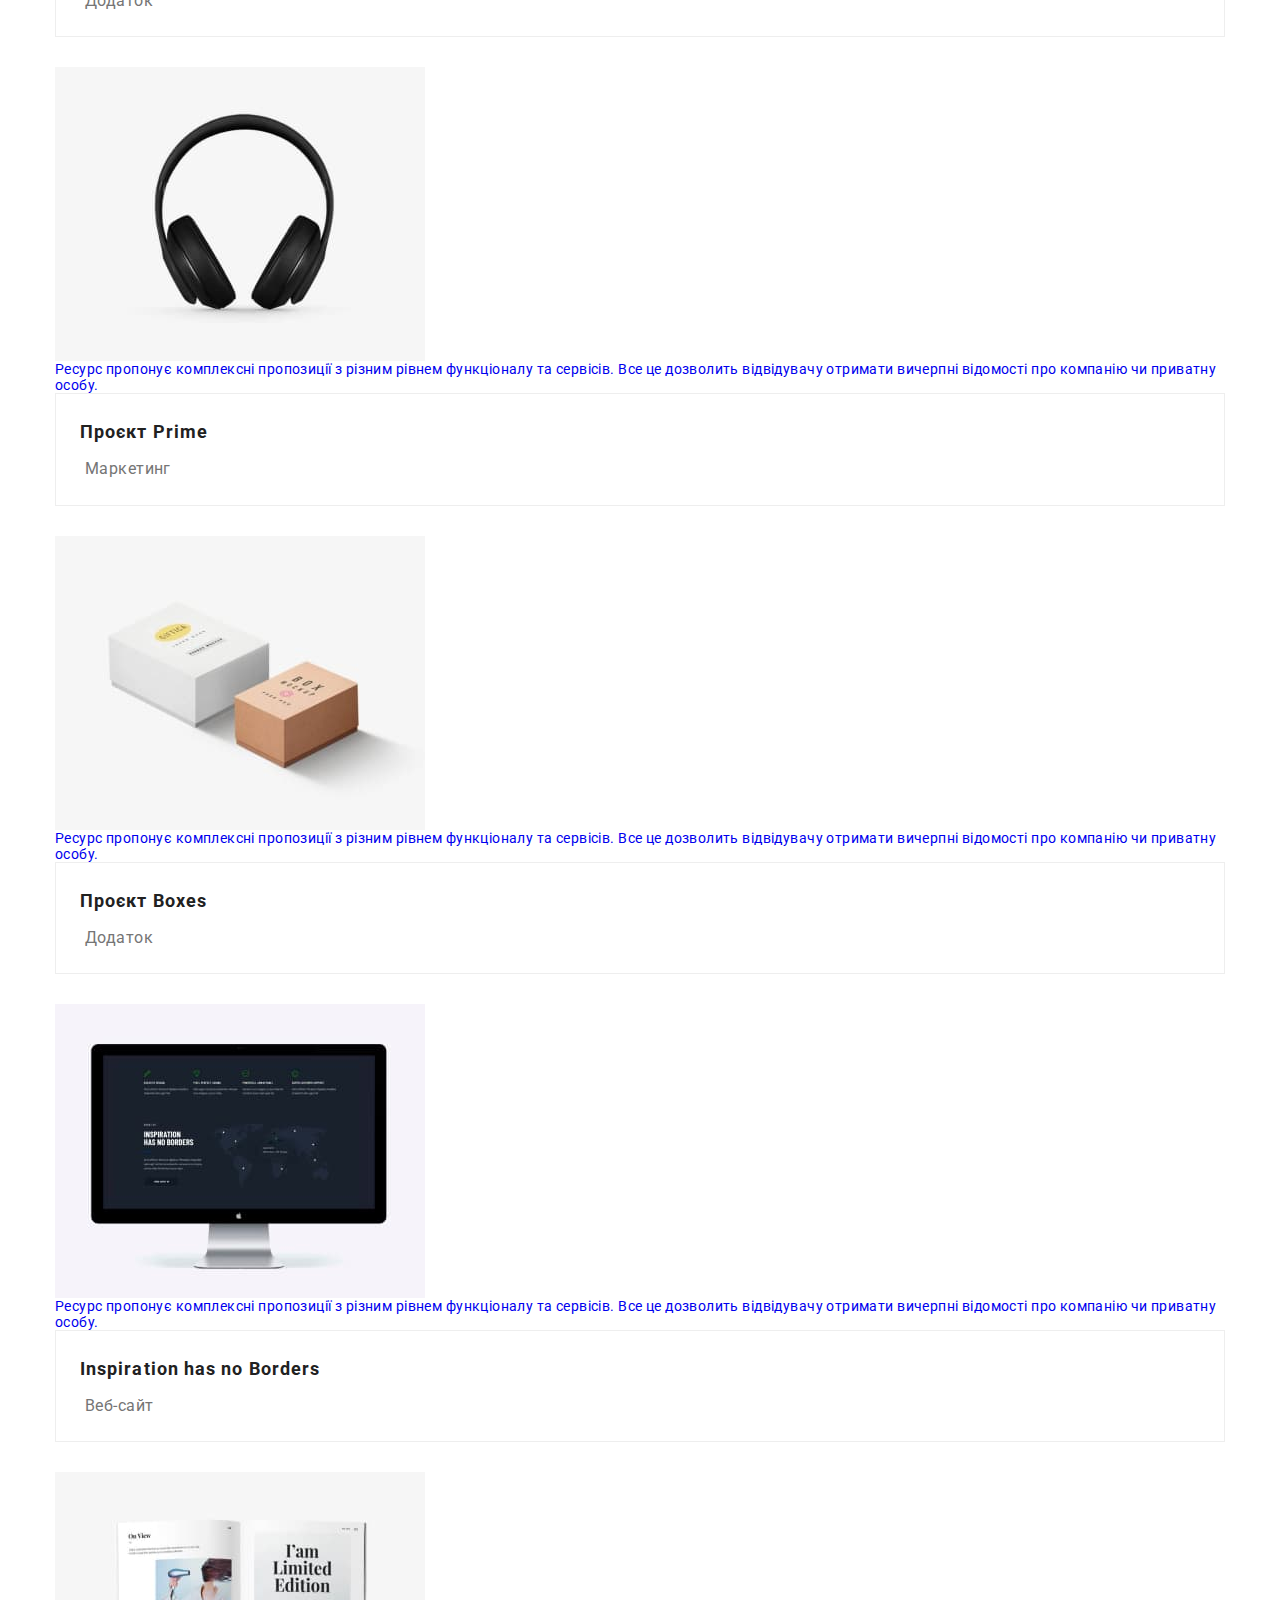
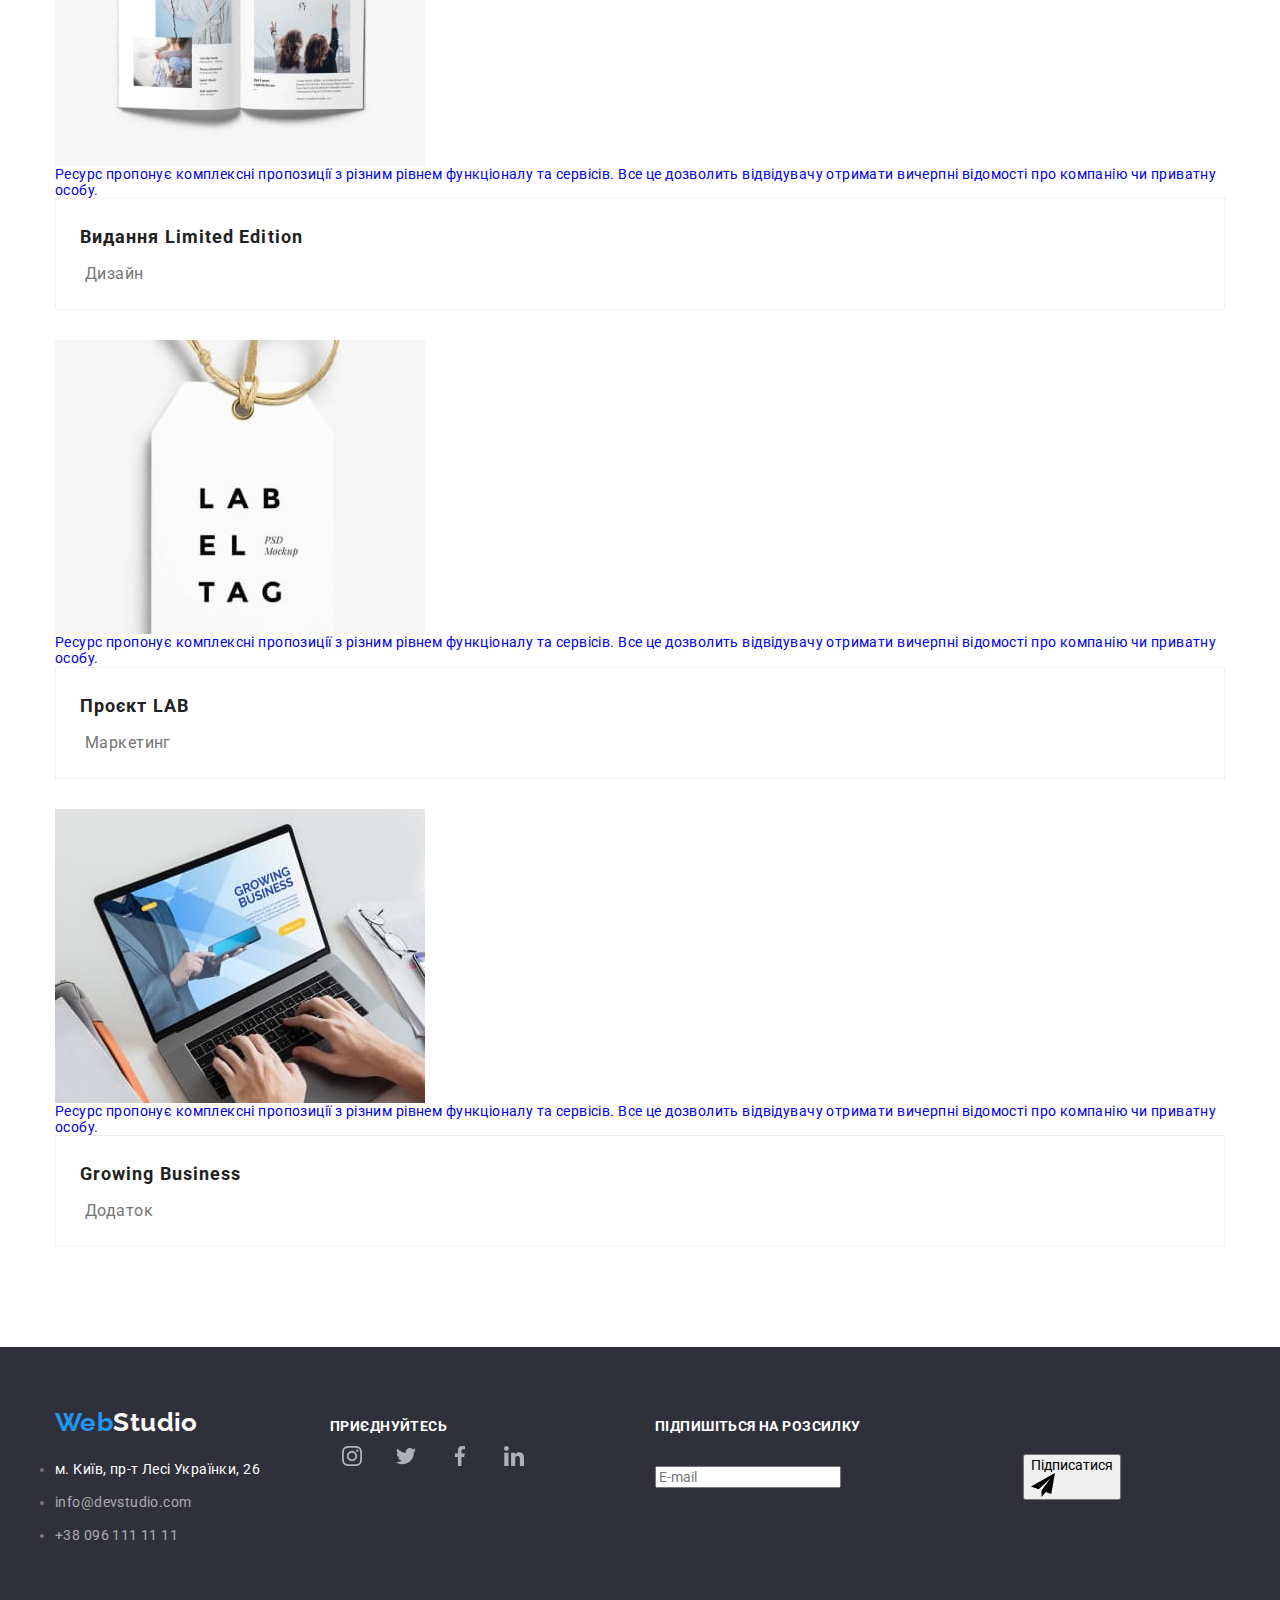
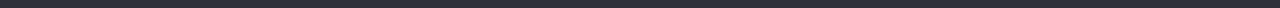
==== commit 596706b6: "index hw7" ====
--- a/portfolio.html
+++ b/portfolio.html
@@ -15,23 +15,25 @@
     <header class="page-header">
       <div class="container">
         <div class="page-header__block">
-          <a class="logo page-header__logo page-header__logo--black" lang="en" href="./index.html">
+          <a href="./index.html" class="logo page-header__logo page-header__logo--black" lang="en">
             Web<span>Studio</span>
           </a>
           <nav class="navigation page-header__navigation">
-            <ul class="list page-header__list">
-              <li class="list__item">
-                <a href="" class="list__link list__link--active">Студія</a>
-              </li>
-              <li class="list__item">
-                <a href="" class="list__link">Портфоліо</a>
-              </li>
-              <li class="list__item">
-                <a href="" class="list__link">Контакти</a>
+            <ul class="navigation__list">
+              <li class="navigation__item">
+                <a href="./index.html" class="navigation__link">Студія</a>
+              </li>
+              <li class="navigation__item">
+                <a href="./portfolio.html" class="navigation__link navigation__link--active"
+                  >Портфоліо</a
+                >
+              </li>
+              <li class="navigation__item">
+                <a href="" class="navigation__link">Контакти</a>
               </li>
             </ul>
           </nav>
-          <ul class="contacts page-header__contact">
+          <ul class="contact page-header__contact">
             <li class="contact__item">
               <a class="contact__link" href="mailto:info@devstudio.com">
                 <svg class="icon contact__icon" width="16" height="12">
@@ -73,8 +75,8 @@
               <button class="btns-list__button" type="submit">Маркетинг</button>
             </li>
           </ul>
-          <ul class="portfolio__list">
-            <li class="card portfolio-card">
+          <ul class="portfolio-card">
+            <li class="portfolio-card__item">
               <a class="portfolio-card__link" href="#" target="_blank" rel="noreferrer noopener">
                 <div class="potfolio-card__box">
                   <img
@@ -99,7 +101,7 @@
             </li>
             <li class="card portfolio-card">
               <a class="portfolio-card__link" href="#" target="_blank" rel="noreferrer noopener">
-                <div class="potfolio-card__box">
+                <div class="potfolio-card__box pf-box">
                   <img
                     class="portfolio-card__image image"
                     src="./images/portfolio_2.jpg"
@@ -107,7 +109,7 @@
                     height="294"
                     alt="На ноутбуці відкрита головна сторінка"
                   />
-                  <p class="portfolio-card__hidden">
+                  <p class="portfolio-card__hidden box__hidden">
                     Ресурс пропонує комплексні пропозиції з різним рівнем функціоналу та сервісів.
                     Все це дозволить відвідувачу отримати вичерпні відомості про компанію чи
                     приватну особу.
@@ -381,7 +383,7 @@
             <p class="slogan sending__slogan">Підпишіться на розсилку</p>
             <form class="form sending__form">
               <label class="mail form__mail">
-                <input class="input mail__input" type="mail" name="email" placeholder="E-mail" />
+                <input class="input mail__input" type="email" name="email" placeholder="E-mail" />
               </label>
 
               <button class="btn form__btn" type="submit">
--- a/css/main.min.css
+++ b/css/main.min.css
@@ -1 +1 @@
-/*! modern-normalize v1.1.0 | MIT License | https://github.com/sindresorhus/modern-normalize */*,::before,::after{-webkit-box-sizing:border-box;box-sizing:border-box}html{line-height:1.15;-webkit-text-size-adjust:100%;-moz-tab-size:4;-o-tab-size:4;tab-size:4}body{margin:0;font-family:system-ui,-apple-system,"Segoe UI",Roboto,Helvetica,Arial,sans-serif,"Apple Color Emoji","Segoe UI Emoji"}hr{height:0;color:inherit}abbr[title]{-webkit-text-decoration:underline dotted;text-decoration:underline dotted}b,strong{font-weight:bolder}code,kbd,samp,pre{font-family:ui-monospace,SFMono-Regular,Consolas,"Liberation Mono",Menlo,monospace;font-size:1em}small{font-size:80%}sub,sup{font-size:75%;line-height:0;position:relative;vertical-align:baseline}sub{bottom:-0.25em}sup{top:-0.5em}table{text-indent:0;border-color:inherit}button,input,optgroup,select,textarea{font-family:inherit;font-size:100%;line-height:1.15;margin:0}button,select{text-transform:none}button,[type=button],[type=reset],[type=submit]{-webkit-appearance:button}::-moz-focus-inner{border-style:none;padding:0}:-moz-focusring{outline:1px dotted ButtonText}:-moz-ui-invalid{box-shadow:none}legend{padding:0}progress{vertical-align:baseline}::-webkit-inner-spin-button,::-webkit-outer-spin-button{height:auto}[type=search]{-webkit-appearance:textfield;outline-offset:-2px}::-webkit-search-decoration{-webkit-appearance:none}::-webkit-file-upload-button{-webkit-appearance:button;font:inherit}summary{display:list-item}h1,h2,h3,h4,h5,h6,ul,p{margin:0;padding:0}.section{padding:94px 0}.section-title{color:#212121;font-weight:700;font-size:36px;line-height:1.17;text-align:center}.icon{display:block;fill:currentColor;-webkit-transition:fill 250ms cubic-bezier(0.4, 0, 0.2, 1);transition:fill 250ms cubic-bezier(0.4, 0, 0.2, 1)}.image{display:block;height:auto;max-width:100%}.visually-hidden{position:absolute;width:1px;height:1px;margin:-1px;border:0;padding:0;white-space:nowrap;-webkit-clip-path:inset(100%);clip-path:inset(100%);clip:rect(0 0 0 0);overflow:hidden}.button{font-weight:700;font-size:16px;line-height:1.88;text-align:center;letter-spacing:.06em;display:block;-webkit-box-shadow:0px 4px 4px rgba(0,0,0,.15);box-shadow:0px 4px 4px rgba(0,0,0,.15);border:none;border-radius:4px;padding:10px 32px;cursor:pointer}body{background-color:#fff;color:#757575;font-family:Roboto,sans-serif;font-weight:400;font-size:14px;letter-spacing:.03em}.container{max-width:1200px;padding:0 15px;margin:0 auto}.address__row,.clients__row,.social,.team-list,.products,.features__cards,.contacts,.list{list-style:none}.social__link,.contact__link,.list__link{text-decoration:none}body{background-color:#fff;color:#757575;font-family:Roboto,sans-serif;font-weight:400;font-size:14px;letter-spacing:.03em}.container{max-width:1200px;padding:0 15px;margin:0 auto}.section{padding:94px 0}.section-title{color:#212121;font-weight:700;font-size:36px;line-height:1.17;text-align:center}.icon{display:block;fill:currentColor;-webkit-transition:fill 250ms cubic-bezier(0.4, 0, 0.2, 1);transition:fill 250ms cubic-bezier(0.4, 0, 0.2, 1)}.image{display:block;height:auto;max-width:100%}.visually-hidden{position:absolute;width:1px;height:1px;margin:-1px;border:0;padding:0;white-space:nowrap;-webkit-clip-path:inset(100%);clip-path:inset(100%);clip:rect(0 0 0 0);overflow:hidden}.button{font-weight:700;font-size:16px;line-height:1.88;text-align:center;letter-spacing:.06em;display:block;-webkit-box-shadow:0px 4px 4px rgba(0,0,0,.15);box-shadow:0px 4px 4px rgba(0,0,0,.15);border:none;border-radius:4px;padding:10px 32px;cursor:pointer}.page-header{border-bottom:1px solid #ececec}.page-header__block{display:-webkit-box;display:-ms-flexbox;display:flex;-webkit-box-align:center;-ms-flex-align:center;align-items:center}.page-header__logo{margin-right:92px}.page-header__logo--black span{color:#000}.navigation{display:-webkit-box;display:-ms-flexbox;display:flex;-webkit-box-align:center;-ms-flex-align:center;align-items:center}.list{display:-webkit-box;display:-ms-flexbox;display:flex}.list__item:not(:last-child){margin-right:50px}.list__link{color:#212121;font-weight:500;line-height:1.4;letter-spacing:.02em;text-decoration:none;display:inline-block;padding:30px 0;cursor:pointer;-webkit-transition:color 250ms cubic-bezier(0.4, 0, 0.2, 1),width 250ms cubic-bezier(0.4, 0, 0.2, 1);transition:color 250ms cubic-bezier(0.4, 0, 0.2, 1),width 250ms cubic-bezier(0.4, 0, 0.2, 1);position:relative}.list__link:hover,.list__link:focus{color:#2196f3}.list__link::after{content:"";display:block;position:absolute;bottom:-1px;left:0;width:0;height:4px;background-color:#2196f3;border-radius:2px;-webkit-transition:width 250ms cubic-bezier(0.4, 0, 0.2, 1);transition:width 250ms cubic-bezier(0.4, 0, 0.2, 1)}.list__link:hover::after{width:100%}.list__link--active{color:#2196f3}.list__link--active::after{content:"";display:block;position:absolute;bottom:-1px;left:0;width:100%;height:4px;background-color:#2196f3;border-radius:2px}.contacts{display:-webkit-box;display:-ms-flexbox;display:flex;-webkit-box-pack:center;-ms-flex-pack:center;justify-content:center;-webkit-box-align:center;-ms-flex-align:center;align-items:center}.page-header__contact{margin-left:auto}.contact__item:not(:last-child){margin-right:30px}.contact__link{display:-webkit-box;display:-ms-flexbox;display:flex;-webkit-box-align:center;-ms-flex-align:center;align-items:center;font-weight:500;line-height:1.4;letter-spacing:.02em;color:inherit;-webkit-transition:color 250ms cubic-bezier(0.4, 0, 0.2, 1);transition:color 250ms cubic-bezier(0.4, 0, 0.2, 1)}.contact__link:hover,.contact__link:focus,.contact__link:hover .icon,.contact__link:focus .icon{color:#2196f3}.contact__icon{display:inline-block;margin-right:10px}.logo{color:#2196f3;display:inline-block;font-family:Raleway,sans-serif;font-weight:700;font-size:26px;line-height:1.19;text-decoration:none}.hero{padding:200px 0;max-width:1600px;margin:0 auto;background-color:#c4c4c4;background-image:-webkit-gradient(linear, left top, right top, from(rgba(47, 48, 58, 0.4)), to(rgba(47, 48, 58, 0.4))),url(../images/hero.jpg);background-image:linear-gradient(to right, rgba(47, 48, 58, 0.4), rgba(47, 48, 58, 0.4)),url(../images/hero.jpg);background-size:cover;background-repeat:no-repeat;background-position:center}.title{text-align:center;color:#fff;max-width:696px;font-weight:900;font-size:44px;line-height:1.36;letter-spacing:.06em;text-transform:uppercase}.hero__title{margin:0 auto 30px}.hero__button{margin:0 auto;color:#fff;background-color:#2196f3}.features__cards{display:-webkit-box;display:-ms-flexbox;display:flex;gap:30px;padding:5px}.thumba{display:-webkit-box;display:-ms-flexbox;display:flex;-webkit-box-pack:center;-ms-flex-pack:center;justify-content:center;-webkit-box-align:center;-ms-flex-align:center;align-items:center;width:270px;height:120px;border-radius:4px;background-color:#f5f4fa}.card__thumba:not(:last-child){margin-bottom:30px}.thumba__label{font-weight:700;font-size:14px;line-height:1.14;text-transform:uppercase;color:#212121}.thumba__label:not(:last-child){margin-bottom:10px}.description{line-height:1.71;color:#757575}.work{padding-top:0}.work__title{margin-bottom:50px}.products{display:-webkit-inline-box;display:-ms-inline-flexbox;display:inline-flex;-webkit-column-gap:30px;-moz-column-gap:30px;column-gap:30px}.products__item{position:relative;max-width:370px;overflow:hidden}.content-hidden{position:absolute;bottom:0;left:0;width:100%;padding:27px 10px;color:#fff;font-weight:700;text-align:center;line-height:1.1428;text-transform:uppercase;background-color:rgba(47,48,58,.8);opacity:1}.team{background-color:#f5f4fa}.team__title{margin-bottom:50px}.team-list{display:-webkit-box;display:-ms-flexbox;display:flex;-webkit-column-gap:30px;-moz-column-gap:30px;column-gap:30px;-webkit-box-pack:center;-ms-flex-pack:center;justify-content:center}.team-card{background-color:#fff;-webkit-box-shadow:0px 1px 3px rgba(0,0,0,.12),0px 1px 1px rgba(0,0,0,.14),0px 2px 1px rgba(0,0,0,.2);box-shadow:0px 1px 3px rgba(0,0,0,.12),0px 1px 1px rgba(0,0,0,.14),0px 2px 1px rgba(0,0,0,.2);border-radius:0px 0px 4px 4px}.meta{padding:30px 0;display:-webkit-box;display:-ms-flexbox;display:flex;-webkit-box-orient:vertical;-webkit-box-direction:normal;-ms-flex-direction:column;flex-direction:column;-webkit-box-align:center;-ms-flex-align:center;align-items:center}.name{font-weight:500;font-size:16px;line-height:1.1875;text-align:center;color:#212121;padding:0 10px}.team-card__name:not(:last-child){margin-bottom:10px}.speciality{font-size:16px;line-height:1.1875;text-align:center;padding:0 10px}.team-card__speciality:not(:last-child){margin-bottom:16px}.social{display:-webkit-box;display:-ms-flexbox;display:flex;width:206px;height:44px;-webkit-column-gap:10px;-moz-column-gap:10px;column-gap:10px}.social__items{color:#afb1b8}.social__link{display:-webkit-box;display:-ms-flexbox;display:flex;-webkit-box-pack:center;-ms-flex-pack:center;justify-content:center;-webkit-box-align:center;-ms-flex-align:center;align-items:center;width:44px;height:44px;color:inherit;border-radius:50%;text-decoration:none;-webkit-transition:background-color 250ms cubic-bezier(0.4, 0, 0.2, 1);transition:background-color 250ms cubic-bezier(0.4, 0, 0.2, 1)}.social__link:hover,.social__link:focus{background-color:#2196f3}.social__link:hover .social__icon,.social__link:focus .social__icon{fill:#fff}.clients{padding:50px 0}.clients__title{margin-bottom:50px}.clients__row{display:-webkit-box;display:-ms-flexbox;display:flex;-ms-flex-wrap:wrap;flex-wrap:wrap;-webkit-column-gap:30px;-moz-column-gap:30px;column-gap:30px}.gallery__link{display:-webkit-box;display:-ms-flexbox;display:flex;color:inherit;text-decoration:none;fill:#afb1b8;width:170px;height:92px;-webkit-box-align:center;-ms-flex-align:center;align-items:center;-webkit-box-pack:center;-ms-flex-pack:center;justify-content:center;border:1px solid #afb1b8;border-radius:4px;-webkit-transition:border-color 250ms cubic-bezier(0.4, 0, 0.2, 1);transition:border-color 250ms cubic-bezier(0.4, 0, 0.2, 1)}.gallery__link:hover,.gallery__link:focus{border-color:#2196f3}.gallery__link:hover .gallery__icon,.gallery__link:focus .gallery__icon{fill:#2196f3}.page-footer{padding:60px 0;background-color:#2f303a}.box{display:-webkit-box;display:-ms-flexbox;display:flex;list-style:none;-webkit-box-align:baseline;-ms-flex-align:baseline;align-items:baseline}.page-footer__logo{margin-bottom:20px}.page-footer__logo--white span{color:#fff}.address__item:not(:last-child){margin-bottom:9px}.address__link{font-style:normal;text-decoration:none;line-height:1.71;-webkit-transition:color 250ms cubic-bezier(0.4, 0, 0.2, 1);transition:color 250ms cubic-bezier(0.4, 0, 0.2, 1)}.address__link:hover,.address__link:focus{color:#2196f3}.address__link--white{color:#fff}.address__link--gray{color:rgba(255,255,255,.6)}.box__social{margin-left:70px}.slogan{font-weight:700;line-height:1.1428;text-transform:uppercase;color:#fff}.social__slogan{margin-bottom:20px}.box__sending{margin-left:auto;max-width:570px;width:100%}.sending__slogan{margin-bottom:20px}.form{display:-webkit-box;display:-ms-flexbox;display:flex;gap:10px;width:100%;-webkit-box-align:center;-ms-flex-align:center;align-items:center}.form__mail{display:block;width:100%;max-width:358px}.form__mail::-webkit-input-placeholder{font-size:16px;line-height:1.25;color:rgba(255,255,255,.6)}.form__mail::-moz-placeholder{font-size:16px;line-height:1.25;color:rgba(255,255,255,.6)}.form__mail:-ms-input-placeholder{font-size:16px;line-height:1.25;color:rgba(255,255,255,.6)}.form__mail::-ms-input-placeholder{font-size:16px;line-height:1.25;color:rgba(255,255,255,.6)}.form__mail::placeholder{font-size:16px;line-height:1.25;color:rgba(255,255,255,.6)}.mail__input{padding:15px 16px;background-color:rgba(0,0,0,0);border:1px solid rgba(255,255,255,.3);-webkit-filter:drop-shadow(0px 4px 4px rgba(0, 0, 0, 0.15));filter:drop-shadow(0px 4px 4px rgba(0, 0, 0, 0.15));border-radius:4px;outline:none;width:100%;color:#fff}.form__btn{display:-webkit-box;display:-ms-flexbox;display:flex;-webkit-box-align:center;-ms-flex-align:center;align-items:center;gap:10px;padding:10px 28px;min-width:200px;background-color:#2196f3;-webkit-box-shadow:0px 4px 4px rgba(0,0,0,.15);box-shadow:0px 4px 4px rgba(0,0,0,.15);border-radius:4px;border:none;color:#fff;font-weight:700;font-size:16px;line-height:1.88;letter-spacing:.06em;cursor:pointer}.btn__icon{fill:#fff}.backdrop{position:fixed;top:0;left:0;z-index:999;width:100%;height:100%;background-color:rgba(0,0,0,.2);-webkit-transition:visibility 250ms cubic-bezier(0.4, 0, 0.2, 1),opacity 250ms cubic-bezier(0.4, 0, 0.2, 1);transition:visibility 250ms cubic-bezier(0.4, 0, 0.2, 1),opacity 250ms cubic-bezier(0.4, 0, 0.2, 1)}.backdrop__modal{position:absolute;display:block;top:50%;left:50%;-webkit-transform:translate(-50%, -50%) rotate(0deg);transform:translate(-50%, -50%) rotate(0deg);padding:40px;max-width:528px;max-height:581px;width:100%;height:100%;padding:40px;background-color:var(--primary-background-color);-webkit-box-shadow:0px 1px 3px rgba(0,0,0,.12),0px 1px 1px rgba(0,0,0,.14),0px 2px 1px rgba(0,0,0,.2);box-shadow:0px 1px 3px rgba(0,0,0,.12),0px 1px 1px rgba(0,0,0,.14),0px 2px 1px rgba(0,0,0,.2);border-radius:4px;-webkit-transition:-webkit-transform 700ms cubic-bezier(0.4, 0, 0.2, 1);transition:-webkit-transform 700ms cubic-bezier(0.4, 0, 0.2, 1);transition:transform 700ms cubic-bezier(0.4, 0, 0.2, 1);transition:transform 700ms cubic-bezier(0.4, 0, 0.2, 1), -webkit-transform 700ms cubic-bezier(0.4, 0, 0.2, 1)}.backdrop.is-hidden .backdrop__modal{-webkit-transform:translate(-50%, -50%) rotate(-180deg);transform:translate(-50%, -50%) rotate(-180deg)}.is-hidden{visibility:hidden;pointer-events:none;opacity:0}.close-modal{position:absolute;top:8px;right:8px;width:30px;height:30px;background:#fff;border:1px solid rgba(0,0,0,.1);border-radius:50%;-webkit-transition:border-color 250ms cubic-bezier(0.4, 0, 0.2, 1);transition:border-color 250ms cubic-bezier(0.4, 0, 0.2, 1)}.close-modal:hover,.close-modal:focus{border-color:#2196f3}.close-modal__icon{position:absolute;top:50%;left:50%;-webkit-transform:translate(-50%, -50%);transform:translate(-50%, -50%);-webkit-transition:fill 250ms cubic-bezier(0.4, 0, 0.2, 1);transition:fill 250ms cubic-bezier(0.4, 0, 0.2, 1);fill:#000}.close-modal:hover .close-modal__icon,.close-modal:focus .close-modal__icon{fill:#2196f3}.close-modal__title{font-weight:700;font-size:20px;line-height:1.15;text-align:center;color:#000;margin-bottom:12px}.form__modal{width:100%;margin:0 auto}.group-row{width:100%}.group-row:not(:last-child){margin-bottom:10px}.label__group-row{font-size:12px;line-height:1.1667;letter-spacing:.01em;color:#757575}.label__group-row:not(:last-child){margin-bottom:4px}.input-modal{position:relative}.input-modal__inf{width:100%;border:1px solid rgba(33,33,33,.2);border-radius:4px;outline:none;min-height:40px;height:100%;padding:12px 15px 12px 42px;-webkit-transition:border-color 250ms cubic-bezier(0.4, 0, 0.2, 1);transition:border-color 250ms cubic-bezier(0.4, 0, 0.2, 1);cursor:pointer}.input-modal__inf:focus,.input-modal__inf:hover{border-color:#2196f3}.input-modal__icon{position:absolute;top:50%;left:12px;-webkit-transform:translateY(-50%);transform:translateY(-50%);fill:#212121;-webkit-transition:fill 250ms cubic-bezier(0.4, 0, 0.2, 1);transition:fill 250ms cubic-bezier(0.4, 0, 0.2, 1)}.input-modal__inf:focus+.input-modal__icon,.input-modal__inf:hover+.input-modal__icon{fill:#2196f3}.group-row__textarea{width:100%;min-height:120px;height:100%;border:1px solid rgba(33,33,33,.2);border-radius:4px;padding:12px 16px;outline:none;cursor:pointer;resize:none;-webkit-transition:border-color 250ms cubic-bezier(0.4, 0, 0.2, 1);transition:border-color 250ms cubic-bezier(0.4, 0, 0.2, 1)}.group-row__textarea ::-webkit-input-placeholder{font-family:"Roboto";font-size:12px;line-height:1.66;letter-spacing:.01em;color:var(--textarea-placholder-color)}.group-row__textarea ::-moz-placeholder{font-family:"Roboto";font-size:12px;line-height:1.66;letter-spacing:.01em;color:var(--textarea-placholder-color)}.group-row__textarea :-ms-input-placeholder{font-family:"Roboto";font-size:12px;line-height:1.66;letter-spacing:.01em;color:var(--textarea-placholder-color)}.group-row__textarea ::-ms-input-placeholder{font-family:"Roboto";font-size:12px;line-height:1.66;letter-spacing:.01em;color:var(--textarea-placholder-color)}.group-row__textarea ::placeholder{font-family:"Roboto";font-size:12px;line-height:1.66;letter-spacing:.01em;color:var(--textarea-placholder-color)}.group-row__textarea:not(:last-child){margin-bottom:10px}.group-textarea:not(:last-child){margin-bottom:10px}.textarea__group-textarea{width:100%;min-height:120px;height:100%;border:1px solid var(--border-modal-input-color);border-radius:4px;padding:12px 16px;outline:none;cursor:pointer;resize:none;-webkit-transition:border-color 250ms cubic-bezier(0.4, 0, 0.2, 1);transition:border-color 250ms cubic-bezier(0.4, 0, 0.2, 1)}.textarea__group-textarea::-webkit-input-placeholder{font-family:"Roboto";font-size:12px;line-height:1.66;letter-spacing:.01em;color:rgba(117,117,117,.5)}.textarea__group-textarea::-moz-placeholder{font-family:"Roboto";font-size:12px;line-height:1.66;letter-spacing:.01em;color:rgba(117,117,117,.5)}.textarea__group-textarea:-ms-input-placeholder{font-family:"Roboto";font-size:12px;line-height:1.66;letter-spacing:.01em;color:rgba(117,117,117,.5)}.textarea__group-textarea::-ms-input-placeholder{font-family:"Roboto";font-size:12px;line-height:1.66;letter-spacing:.01em;color:rgba(117,117,117,.5)}.textarea__group-textarea::placeholder{font-family:"Roboto";font-size:12px;line-height:1.66;letter-spacing:.01em;color:rgba(117,117,117,.5)}.textarea__group-textarea:focus,.textarea__group-textarea:hover{border-color:#2196f3}.group-checkbox{width:100%}.group-checkbox:not(:last-child){margin-bottom:33px}.label__group-checkbox{display:-webkit-box;display:-ms-flexbox;display:flex;-webkit-box-pack:center;-ms-flex-pack:center;justify-content:center;width:100%;gap:7px;-webkit-box-align:center;-ms-flex-align:center;align-items:center;font-size:14px;line-height:1.71;color:#757575;cursor:pointer}.input__group-checkbox{-webkit-appearence:none;-moz--appearence:none;-webkit-appearance:none;-moz-appearance:none;appearance:none;position:absolute}.icon__group-checkbox{display:-webkit-inline-box;display:-ms-inline-flexbox;display:inline-flex;width:16px;height:15px;border:2px solid #212121;border-radius:2px;-webkit-transition:background-image 250ms cubic-bezier(0.4, 0, 0.2, 1),border-color 250ms cubic-bezier(0.4, 0, 0.2, 1);transition:background-image 250ms cubic-bezier(0.4, 0, 0.2, 1),border-color 250ms cubic-bezier(0.4, 0, 0.2, 1)}.input__group-checkbox:checked+.icon__group-checkbox{background-color:#2196f3;background-image:url(../images/check.svg);background-size:contain;background-position:center;border-color:#2196f3;background-origin:border-box}.link__group-checkbox{color:#2196f3;text-decoration:underline}.button__modal{display:-webkit-box;display:-ms-flexbox;display:flex;-webkit-box-pack:center;-ms-flex-pack:center;justify-content:center;-webkit-box-align:center;-ms-flex-align:center;align-items:center}.submit__modal{padding:10px 52px;background-color:#2196f3;-webkit-box-shadow:0px 4px 4px rgba(0,0,0,.15);box-shadow:0px 4px 4px rgba(0,0,0,.15);border-radius:4px;border:none;cursor:pointer;font-family:"Roboto";font-weight:700;font-size:16px;line-height:1.88;text-align:center;letter-spacing:.06em;color:#fff}.page-footer{padding:60px 0;background-color:#2f303a}.box{display:-webkit-box;display:-ms-flexbox;display:flex;list-style:none;-webkit-box-align:baseline;-ms-flex-align:baseline;align-items:baseline}.page-footer__logo{margin-bottom:20px}.page-footer__logo--white span{color:#fff}.address__item:not(:last-child){margin-bottom:9px}.address__link{font-style:normal;text-decoration:none;line-height:1.71;-webkit-transition:color 250ms cubic-bezier(0.4, 0, 0.2, 1);transition:color 250ms cubic-bezier(0.4, 0, 0.2, 1)}.address__link:hover,.address__link:focus{color:#2196f3}.address__link--white{color:#fff}.address__link--gray{color:rgba(255,255,255,.6)}.box__social{margin-left:70px}.slogan{font-weight:700;line-height:1.1428;text-transform:uppercase;color:#fff}.social__slogan{margin-bottom:20px}.box__sending{margin-left:auto;max-width:570px;width:100%}.sending__slogan{margin-bottom:20px}.form{display:-webkit-box;display:-ms-flexbox;display:flex;gap:10px;width:100%;-webkit-box-align:center;-ms-flex-align:center;align-items:center}.form__mail{display:block;width:100%;max-width:358px}.form__mail::-webkit-input-placeholder{font-size:16px;line-height:1.25;color:rgba(255,255,255,.6)}.form__mail::-moz-placeholder{font-size:16px;line-height:1.25;color:rgba(255,255,255,.6)}.form__mail:-ms-input-placeholder{font-size:16px;line-height:1.25;color:rgba(255,255,255,.6)}.form__mail::-ms-input-placeholder{font-size:16px;line-height:1.25;color:rgba(255,255,255,.6)}.form__mail::placeholder{font-size:16px;line-height:1.25;color:rgba(255,255,255,.6)}.mail__input{padding:15px 16px;background-color:rgba(0,0,0,0);border:1px solid rgba(255,255,255,.3);-webkit-filter:drop-shadow(0px 4px 4px rgba(0, 0, 0, 0.15));filter:drop-shadow(0px 4px 4px rgba(0, 0, 0, 0.15));border-radius:4px;outline:none;width:100%;color:#fff}.form__btn{display:-webkit-box;display:-ms-flexbox;display:flex;-webkit-box-align:center;-ms-flex-align:center;align-items:center;gap:10px;padding:10px 28px;min-width:200px;background-color:#2196f3;-webkit-box-shadow:0px 4px 4px rgba(0,0,0,.15);box-shadow:0px 4px 4px rgba(0,0,0,.15);border-radius:4px;border:none;color:#fff;font-weight:700;font-size:16px;line-height:1.88;letter-spacing:.06em;cursor:pointer}.btn__icon{fill:#fff}/*# sourceMappingURL=main.min.css.map */+/*! modern-normalize v1.1.0 | MIT License | https://github.com/sindresorhus/modern-normalize */*,::before,::after{-webkit-box-sizing:border-box;box-sizing:border-box}html{line-height:1.15;-webkit-text-size-adjust:100%;-moz-tab-size:4;-o-tab-size:4;tab-size:4}body{margin:0;font-family:system-ui,-apple-system,"Segoe UI",Roboto,Helvetica,Arial,sans-serif,"Apple Color Emoji","Segoe UI Emoji"}hr{height:0;color:inherit}abbr[title]{-webkit-text-decoration:underline dotted;text-decoration:underline dotted}b,strong{font-weight:bolder}code,kbd,samp,pre{font-family:ui-monospace,SFMono-Regular,Consolas,"Liberation Mono",Menlo,monospace;font-size:1em}small{font-size:80%}sub,sup{font-size:75%;line-height:0;position:relative;vertical-align:baseline}sub{bottom:-0.25em}sup{top:-0.5em}table{text-indent:0;border-color:inherit}button,input,optgroup,select,textarea{font-family:inherit;font-size:100%;line-height:1.15;margin:0}button,select{text-transform:none}button,[type=button],[type=reset],[type=submit]{-webkit-appearance:button}::-moz-focus-inner{border-style:none;padding:0}:-moz-focusring{outline:1px dotted ButtonText}:-moz-ui-invalid{box-shadow:none}legend{padding:0}progress{vertical-align:baseline}::-webkit-inner-spin-button,::-webkit-outer-spin-button{height:auto}[type=search]{-webkit-appearance:textfield;outline-offset:-2px}::-webkit-search-decoration{-webkit-appearance:none}::-webkit-file-upload-button{-webkit-appearance:button;font:inherit}summary{display:list-item}h1,h2,h3,h4,h5,h6,ul,p{margin:0;padding:0}.visually-hidden{position:absolute;width:1px;height:1px;margin:-1px;border:0;padding:0;white-space:nowrap;-webkit-clip-path:inset(100%);clip-path:inset(100%);clip:rect(0 0 0 0);overflow:hidden}.section{padding:94px 0}.section__title{color:#212121;font-weight:700;font-size:36px;line-height:1.17;text-align:center}.icon{display:block;fill:currentColor;-webkit-transition:fill 250ms cubic-bezier(0.4, 0, 0.2, 1);transition:fill 250ms cubic-bezier(0.4, 0, 0.2, 1)}img{display:block;height:auto;max-width:100%}.button{font-weight:700;font-size:16px;line-height:1.88;text-align:center;letter-spacing:.06em;-webkit-box-shadow:0px 4px 4px rgba(0,0,0,.15);box-shadow:0px 4px 4px rgba(0,0,0,.15);border:none;border-radius:4px;cursor:pointer;background-color:#2196f3;color:#fff}.label{font-size:12px;line-height:1.1667;letter-spacing:.01em;color:#757575}body{background-color:#fff;color:#757575;font-family:Roboto,sans-serif;font-weight:400;font-size:14px;letter-spacing:.03em}.container{max-width:1200px;padding:0 15px;margin:0 auto}.btns-list,.portfolio-card,.address,.clients__row,.social,.team-list,.work-list,.features,.contact,.navigation__list{list-style:none}.portfolio-card__link,.social__link,.contact__link,.navigation__link{text-decoration:none}.page-header{border-bottom:1px solid #ececec}.page-header__block{display:-webkit-box;display:-ms-flexbox;display:flex;-webkit-box-align:center;-ms-flex-align:center;align-items:center}.page-header__logo{margin-right:92px}.page-header__logo--black span{color:#000}.page-header__contact{margin-left:auto}.logo{color:#2196f3;display:inline-block;font-family:Raleway,sans-serif;font-weight:700;font-size:26px;line-height:1.19;text-decoration:none}.navigation{display:-webkit-box;display:-ms-flexbox;display:flex;-webkit-box-align:center;-ms-flex-align:center;align-items:center}.navigation__list{display:-webkit-box;display:-ms-flexbox;display:flex}.navigation__item:not(:last-child){margin-right:50px}.navigation__link{color:#212121;font-weight:500;line-height:1.4;letter-spacing:.02em;text-decoration:none;display:inline-block;padding:30px 0;cursor:pointer;-webkit-transition:color 250ms cubic-bezier(0.4, 0, 0.2, 1),width 250ms cubic-bezier(0.4, 0, 0.2, 1);transition:color 250ms cubic-bezier(0.4, 0, 0.2, 1),width 250ms cubic-bezier(0.4, 0, 0.2, 1);position:relative}.navigation__link:hover,.navigation__link:focus{color:#2196f3}.navigation__link::after{content:"";display:block;position:absolute;bottom:-1px;left:0;width:0;height:4px;background-color:#2196f3;border-radius:2px;-webkit-transition:width 250ms cubic-bezier(0.4, 0, 0.2, 1);transition:width 250ms cubic-bezier(0.4, 0, 0.2, 1)}.navigation__link:hover::after{width:100%}.navigation__link--active{color:#2196f3}.navigation__link--active::after{content:"";display:block;position:absolute;bottom:-1px;left:0;width:100%;height:4px;background-color:#2196f3;border-radius:2px}.contact{display:-webkit-box;display:-ms-flexbox;display:flex;-webkit-box-pack:center;-ms-flex-pack:center;justify-content:center;-webkit-box-align:center;-ms-flex-align:center;align-items:center}.contact__item:not(:last-child){margin-right:30px}.contact__link{display:-webkit-box;display:-ms-flexbox;display:flex;-webkit-box-align:center;-ms-flex-align:center;align-items:center;font-weight:500;line-height:1.4;letter-spacing:.02em;color:inherit;-webkit-transition:color 250ms cubic-bezier(0.4, 0, 0.2, 1);transition:color 250ms cubic-bezier(0.4, 0, 0.2, 1)}.contact__link:hover,.contact__link:focus,.contact__link:hover .icon,.contact__link:focus .icon{color:#2196f3}.contact__icon{display:inline-block;margin-right:10px}.hero{padding:200px 0;max-width:1600px;margin:0 auto;background-color:#c4c4c4;background-image:-webkit-gradient(linear, left top, right top, from(rgba(47, 48, 58, 0.4)), to(rgba(47, 48, 58, 0.4))),url(../images/hero.jpg);background-image:linear-gradient(to right, rgba(47, 48, 58, 0.4), rgba(47, 48, 58, 0.4)),url(../images/hero.jpg);background-size:cover;background-repeat:no-repeat;background-position:center}.hero__title{text-align:center;color:#fff;max-width:696px;font-weight:900;font-size:44px;line-height:1.36;letter-spacing:.06em;text-transform:uppercase;margin:0 auto 30px}.hero__button{display:block;margin:0 auto;padding:10px 32px;color:#fff;background-color:#2196f3}.features{display:-webkit-box;display:-ms-flexbox;display:flex;gap:30px;padding:5px}.features__card{display:-webkit-box;display:-ms-flexbox;display:flex;-webkit-box-pack:center;-ms-flex-pack:center;justify-content:center;-webkit-box-align:center;-ms-flex-align:center;align-items:center;width:270px;height:120px;border-radius:4px;background-color:#f5f4fa}.features__card:not(:last-child){margin-bottom:30px}.features__label{font-weight:700;font-size:14px;line-height:1.14;text-transform:uppercase;color:#212121}.features__label:not(:last-child){margin-bottom:10px}.features__description{line-height:1.71;color:#757575}.work{padding-top:0}.work__title{margin-bottom:50px}.work-list{display:-webkit-inline-box;display:-ms-inline-flexbox;display:inline-flex;-webkit-column-gap:30px;-moz-column-gap:30px;column-gap:30px}.work-list__item{position:relative;max-width:370px;overflow:hidden}.work-list__hidden{position:absolute;bottom:0;left:0;width:100%;padding:27px 10px;color:#fff;font-weight:700;text-align:center;line-height:1.1428;text-transform:uppercase;background-color:rgba(47,48,58,.8);opacity:1}.team{background-color:#f5f4fa}.team__title{margin-bottom:50px}.team-list{display:-webkit-box;display:-ms-flexbox;display:flex;-webkit-column-gap:30px;-moz-column-gap:30px;column-gap:30px;-webkit-box-pack:center;-ms-flex-pack:center;justify-content:center}.team-card{background-color:#fff;-webkit-box-shadow:0px 1px 3px rgba(0,0,0,.12),0px 1px 1px rgba(0,0,0,.14),0px 2px 1px rgba(0,0,0,.2);box-shadow:0px 1px 3px rgba(0,0,0,.12),0px 1px 1px rgba(0,0,0,.14),0px 2px 1px rgba(0,0,0,.2);border-radius:0px 0px 4px 4px}.team-card__meta{padding:30px 0;display:-webkit-box;display:-ms-flexbox;display:flex;-webkit-box-orient:vertical;-webkit-box-direction:normal;-ms-flex-direction:column;flex-direction:column;-webkit-box-align:center;-ms-flex-align:center;align-items:center}.team-card__name{font-weight:500;font-size:16px;line-height:1.1875;text-align:center;color:#212121;padding:0 10px}.team-card__name:not(:last-child){margin-bottom:10px}.team-card__speciality{font-size:16px;line-height:1.1875;text-align:center;padding:0 10px}.team-card__speciality:not(:last-child){margin-bottom:16px}.social{display:-webkit-box;display:-ms-flexbox;display:flex;width:206px;height:44px;-webkit-column-gap:10px;-moz-column-gap:10px;column-gap:10px}.social__items{color:#afb1b8}.social__link{display:-webkit-box;display:-ms-flexbox;display:flex;-webkit-box-pack:center;-ms-flex-pack:center;justify-content:center;-webkit-box-align:center;-ms-flex-align:center;align-items:center;width:44px;height:44px;color:inherit;border-radius:50%;text-decoration:none;-webkit-transition:background-color 250ms cubic-bezier(0.4, 0, 0.2, 1);transition:background-color 250ms cubic-bezier(0.4, 0, 0.2, 1)}.social__link:hover,.social__link:focus{background-color:#2196f3}.social__link:hover .social__icon,.social__link:focus .social__icon{fill:#fff}.clients__title{margin-bottom:50px}.clients__row{display:-webkit-box;display:-ms-flexbox;display:flex;-ms-flex-wrap:wrap;flex-wrap:wrap;-webkit-column-gap:30px;-moz-column-gap:30px;column-gap:30px}.clients__link{display:-webkit-box;display:-ms-flexbox;display:flex;color:inherit;text-decoration:none;fill:#afb1b8;width:170px;height:92px;-webkit-box-align:center;-ms-flex-align:center;align-items:center;-webkit-box-pack:center;-ms-flex-pack:center;justify-content:center;border:1px solid #afb1b8;border-radius:4px;-webkit-transition:border-color 250ms cubic-bezier(0.4, 0, 0.2, 1);transition:border-color 250ms cubic-bezier(0.4, 0, 0.2, 1)}.clients__link:hover,.clients__link:focus{border-color:#2196f3}.clients__link:hover .clients__icon,.clients__link:focus .clients__icon{fill:#2196f3}.page-footer{padding:60px 0;background-color:#2f303a}.page-footer__box{display:-webkit-box;display:-ms-flexbox;display:flex;list-style:none;-webkit-box-align:baseline;-ms-flex-align:baseline;align-items:baseline}.page-footer__logo{margin-bottom:20px}.page-footer__logo--white span{color:#fff}.address__item:not(:last-child){margin-bottom:9px}.address__link{font-style:normal;text-decoration:none;line-height:1.71;-webkit-transition:color 250ms cubic-bezier(0.4, 0, 0.2, 1);transition:color 250ms cubic-bezier(0.4, 0, 0.2, 1)}.address__link:hover,.address__link:focus{color:#2196f3}.address__link--white{color:#fff}.address__link--gray{color:rgba(255,255,255,.6)}.box__social{margin-left:70px}.slogan{font-weight:700;line-height:1.1428;text-transform:uppercase;color:#fff}.slogan__social:not(:last-child){margin-bottom:20px}.box__sending{margin-left:auto;max-width:570px;width:100%}.sending__slogan{margin-bottom:20px}.form{display:-webkit-box;display:-ms-flexbox;display:flex;gap:10px;width:100%;-webkit-box-align:center;-ms-flex-align:center;align-items:center}.form__mail{display:block;width:100%;max-width:358px}.form__mail::-webkit-input-placeholder{font-size:16px;line-height:1.25;color:rgba(255,255,255,.6)}.form__mail::-moz-placeholder{font-size:16px;line-height:1.25;color:rgba(255,255,255,.6)}.form__mail:-ms-input-placeholder{font-size:16px;line-height:1.25;color:rgba(255,255,255,.6)}.form__mail::-ms-input-placeholder{font-size:16px;line-height:1.25;color:rgba(255,255,255,.6)}.form__mail::placeholder{font-size:16px;line-height:1.25;color:rgba(255,255,255,.6)}.form__input{padding:15px 16px;background-color:rgba(0,0,0,0);border:1px solid rgba(255,255,255,.3);-webkit-filter:drop-shadow(0px 4px 4px rgba(0, 0, 0, 0.15));filter:drop-shadow(0px 4px 4px rgba(0, 0, 0, 0.15));border-radius:4px;outline:none;width:100%;color:#fff}.form__button{display:-webkit-box;display:-ms-flexbox;display:flex;-webkit-box-align:center;-ms-flex-align:center;align-items:center;gap:10px;padding:10px 28px;min-width:200px;background-color:#2196f3;color:#fff}.form__button__icon{fill:#fff}.portfolio{padding-bottom:100px;background-color:#fff}.portfolio-card{display:-webkit-box;display:-ms-flexbox;display:flex;-ms-flex-wrap:wrap;flex-wrap:wrap;-webkit-box-pack:center;-ms-flex-pack:center;justify-content:center;gap:30px}.portfolio-card__item:hover{-webkit-box-shadow:0px 1px 1px rgba(0,0,0,.12),0px 4px 4px rgba(0,0,0,.06),1px 4px 6px rgba(0,0,0,.16);box-shadow:0px 1px 1px rgba(0,0,0,.12),0px 4px 4px rgba(0,0,0,.06),1px 4px 6px rgba(0,0,0,.16)}.portfolio-card__link{display:block;-webkit-transition:color 250ms cubic-bezier(0.4, 0, 0.2, 1);transition:color 250ms cubic-bezier(0.4, 0, 0.2, 1)}.portfolio-card__box{position:relative;overflow:hidden}.portfolio-card__description{padding:20px 24px;border:1px solid #eee}.portfolio-card__description:not(:last-child){margin-bottom:4px}.portfolio-card__title{color:#212121;font-weight:700;font-size:18px;line-height:2;letter-spacing:.06em}.portfolio-card__title:not(:last-child){margin-bottom:4px}.portfolio-card__text{color:#757575;padding:0 5px;font-size:16px;line-height:1.88}.portfolio-card__text:not(:last-child){margin-bottom:4px}.btns-list{display:-webkit-box;display:-ms-flexbox;display:flex;-webkit-box-pack:center;-ms-flex-pack:center;justify-content:center;-webkit-column-gap:8px;-moz-column-gap:8px;column-gap:8px;margin-bottom:50px}.btns-list__item{-webkit-box-shadow:none;box-shadow:none}.btns-list__item:hover,.btns-list__item:focus{-webkit-box-shadow:0px 3px 1px rgba(0,0,0,.1),0px 1px 2px rgba(0,0,0,.08),0px 2px 2px rgba(0,0,0,.12);box-shadow:0px 3px 1px rgba(0,0,0,.1),0px 1px 2px rgba(0,0,0,.08),0px 2px 2px rgba(0,0,0,.12)}.btns-list__button{color:#212121;background-color:#f5f4fa;padding:6px 22px;border:none;border-radius:4px;font-family:inherit;font-weight:500;font-size:16px;line-height:1.62;text-align:center;-webkit-transition:color 250ms cubic-bezier(0.4, 0, 0.2, 1),background-color 250ms cubic-bezier(0.4, 0, 0.2, 1);transition:color 250ms cubic-bezier(0.4, 0, 0.2, 1),background-color 250ms cubic-bezier(0.4, 0, 0.2, 1);cursor:pointer}.btns-list__button:focus,.btns-list__button:hover{color:#fff;background-color:#2196f3}.backdrop{position:fixed;top:0;left:0;z-index:999;width:100%;height:100%;background-color:rgba(0,0,0,.2);-webkit-transition:visibility 250ms cubic-bezier(0.4, 0, 0.2, 1),opacity 250ms cubic-bezier(0.4, 0, 0.2, 1);transition:visibility 250ms cubic-bezier(0.4, 0, 0.2, 1),opacity 250ms cubic-bezier(0.4, 0, 0.2, 1)}.backdrop__modal{position:absolute;display:block;top:50%;left:50%;-webkit-transform:translate(-50%, -50%) rotate(0deg);transform:translate(-50%, -50%) rotate(0deg);padding:40px;max-width:528px;max-height:581px;width:100%;height:100%;padding:40px;background-color:#fff;-webkit-box-shadow:0px 1px 3px rgba(0,0,0,.12),0px 1px 1px rgba(0,0,0,.14),0px 2px 1px rgba(0,0,0,.2);box-shadow:0px 1px 3px rgba(0,0,0,.12),0px 1px 1px rgba(0,0,0,.14),0px 2px 1px rgba(0,0,0,.2);border-radius:4px;-webkit-transition:-webkit-transform 700ms cubic-bezier(0.4, 0, 0.2, 1);transition:-webkit-transform 700ms cubic-bezier(0.4, 0, 0.2, 1);transition:transform 700ms cubic-bezier(0.4, 0, 0.2, 1);transition:transform 700ms cubic-bezier(0.4, 0, 0.2, 1), -webkit-transform 700ms cubic-bezier(0.4, 0, 0.2, 1)}.backdrop__modal.is-hidden .backdrop__modal{-webkit-transform:translate(-50%, -50%) rotate(-180deg);transform:translate(-50%, -50%) rotate(-180deg)}.is-hidden{visibility:hidden;pointer-events:none;opacity:0}.close-modal{position:absolute;top:8px;right:8px;width:30px;height:30px;background:#fff;border:1px solid rgba(0,0,0,.1);border-radius:50%;-webkit-transition:border-color 250ms cubic-bezier(0.4, 0, 0.2, 1);transition:border-color 250ms cubic-bezier(0.4, 0, 0.2, 1)}.close-modal:hover,.close-modal:focus{border-color:#2196f3}.close-modal__icon{position:absolute;top:50%;left:50%;-webkit-transform:translate(-50%, -50%);transform:translate(-50%, -50%);-webkit-transition:fill 250ms cubic-bezier(0.4, 0, 0.2, 1);transition:fill 250ms cubic-bezier(0.4, 0, 0.2, 1);fill:#000}.close-modal:hover .close-modal__icon,.close-modal:focus .close-modal__icon{fill:#2196f3}.close-modal__title{font-weight:700;font-size:20px;line-height:1.15;text-align:center;color:#000;margin-bottom:12px}.form__modal{width:100%;margin:0 auto}.group-row{width:100%}.group-row:not(:last-child){margin-bottom:10px}.group-row__label:not(:last-child){margin-bottom:4px}.group-row__modal{position:relative}.group-row__input{width:100%;border:1px solid rgba(33,33,33,.2);border-radius:4px;outline:none;min-height:40px;height:100%;padding:12px 15px 12px 42px;-webkit-transition:border-color 250ms cubic-bezier(0.4, 0, 0.2, 1);transition:border-color 250ms cubic-bezier(0.4, 0, 0.2, 1);cursor:pointer}.group-row__input:focus,.group-row__input:hover{border-color:#2196f3}.group-row__icon{position:absolute;top:50%;left:12px;-webkit-transform:translateY(-50%);transform:translateY(-50%);fill:#212121;-webkit-transition:fill 250ms cubic-bezier(0.4, 0, 0.2, 1);transition:fill 250ms cubic-bezier(0.4, 0, 0.2, 1)}.input-modal__inf:focus+.group-row__icon,.input-modal__inf:hover+.group-row__icon{fill:#2196f3}.group-textarea__label:not(:last-child){margin-bottom:4px}.group-textarea__textarea{width:100%;min-height:120px;height:100%;border:1px solid rgba(33,33,33,.2);border-radius:4px;padding:12px 16px;outline:none;cursor:pointer;resize:none;-webkit-transition:border-color 250ms cubic-bezier(0.4, 0, 0.2, 1);transition:border-color 250ms cubic-bezier(0.4, 0, 0.2, 1)}.group-textarea__textarea::-webkit-input-placeholder{font-family:"Roboto";font-size:12px;line-height:1.66;letter-spacing:.01em;color:rgba(117,117,117,.5)}.group-textarea__textarea::-moz-placeholder{font-family:"Roboto";font-size:12px;line-height:1.66;letter-spacing:.01em;color:rgba(117,117,117,.5)}.group-textarea__textarea:-ms-input-placeholder{font-family:"Roboto";font-size:12px;line-height:1.66;letter-spacing:.01em;color:rgba(117,117,117,.5)}.group-textarea__textarea::-ms-input-placeholder{font-family:"Roboto";font-size:12px;line-height:1.66;letter-spacing:.01em;color:rgba(117,117,117,.5)}.group-textarea__textarea::placeholder{font-family:"Roboto";font-size:12px;line-height:1.66;letter-spacing:.01em;color:rgba(117,117,117,.5)}.group-textarea__textarea:focus,.group-textarea__textarea:hover{border-color:#2196f3}.group-checkbox{width:100%}.group-checkbox:not(:last-child){margin-bottom:33px}.group-checkbox__label{display:-webkit-box;display:-ms-flexbox;display:flex;-webkit-box-pack:center;-ms-flex-pack:center;justify-content:center;width:100%;gap:7px;-webkit-box-align:center;-ms-flex-align:center;align-items:center;font-size:14px;line-height:1.71;color:#757575;cursor:pointer}.group-checkbox__input{-webkit-appearence:none;-moz--appearence:none;-webkit-appearance:none;-moz-appearance:none;appearance:none;position:absolute}.group-checkbox__icon{display:-webkit-inline-box;display:-ms-inline-flexbox;display:inline-flex;width:16px;height:15px;border:2px solid #212121;border-radius:2px;-webkit-transition:background-image 250ms cubic-bezier(0.4, 0, 0.2, 1),border-color 250ms cubic-bezier(0.4, 0, 0.2, 1);transition:background-image 250ms cubic-bezier(0.4, 0, 0.2, 1),border-color 250ms cubic-bezier(0.4, 0, 0.2, 1)}.group-checkbox__input:checked+.group-checkbox__icon{background-color:#2196f3;background-image:url(../images/check.svg);background-size:contain;background-position:center;border-color:#2196f3;background-origin:border-box}.group-checkbox__link{color:#2196f3;text-decoration:underline}.button__modal{display:-webkit-box;display:-ms-flexbox;display:flex;-webkit-box-pack:center;-ms-flex-pack:center;justify-content:center;-webkit-box-align:center;-ms-flex-align:center;align-items:center;min-width:200px}.button__modal__submit{padding:10px 52px}/*# sourceMappingURL=main.min.css.map */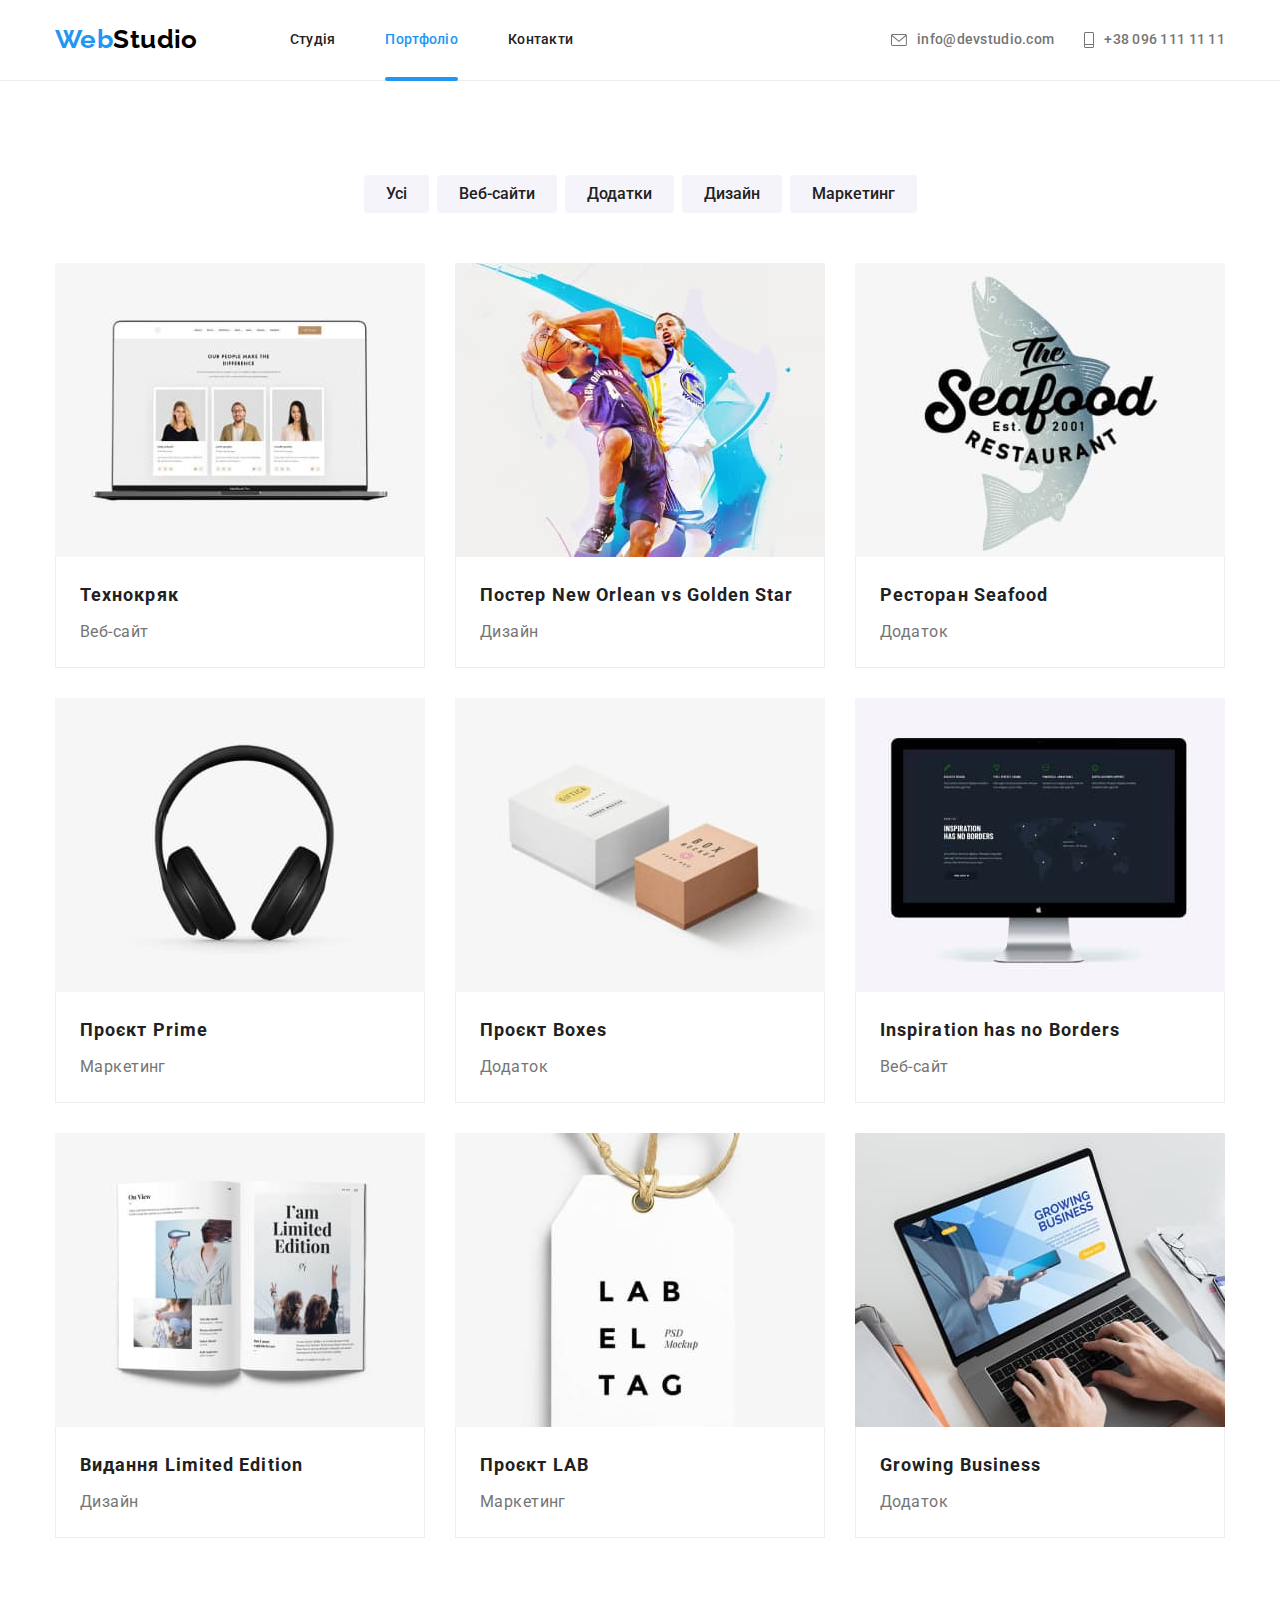
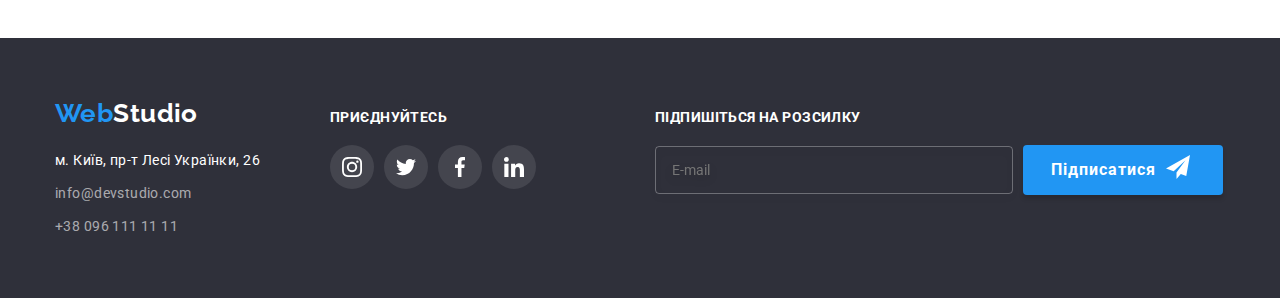
==== commit dd7a8656: "bem and scss hw7" ====
--- a/portfolio.html
+++ b/portfolio.html
@@ -15,8 +15,8 @@
     <header class="page-header">
       <div class="container">
         <div class="page-header__block">
-          <a href="./index.html" class="logo page-header__logo page-header__logo--black" lang="en">
-            Web<span>Studio</span>
+          <a href="./index.html" class="logo page-header__logo" lang="en">
+            Web<span class="logo__part">Studio</span>
           </a>
           <nav class="navigation page-header__navigation">
             <ul class="navigation__list">
@@ -99,7 +99,7 @@
                 </div>
               </a>
             </li>
-            <li class="card portfolio-card">
+            <li class="portfolio-card__item">
               <a class="portfolio-card__link" href="#" target="_blank" rel="noreferrer noopener">
                 <div class="potfolio-card__box pf-box">
                   <img
@@ -122,7 +122,7 @@
                 </div>
               </a>
             </li>
-            <li class="card portfolio-card">
+            <li class="portfolio-card__item">
               <a class="portfolio-card__link" href="#" target="_blank" rel="noreferrer noopener">
                 <div class="potfolio-card__box">
                   <img
@@ -145,7 +145,7 @@
                 </div>
               </a>
             </li>
-            <li class="card portfolio-card">
+            <li class="portfolio-card__item">
               <a class="portfolio-card__link" href="#" target="_blank" rel="noreferrer noopener">
                 <div class="potfolio-card__box">
                   <img
@@ -168,7 +168,7 @@
                 </div>
               </a>
             </li>
-            <li class="card portfolio-card">
+            <li class="portfolio-card__item">
               <a class="portfolio-card__link" href="#" target="_blank" rel="noreferrer noopener">
                 <div class="potfolio-card__box">
                   <img
@@ -191,7 +191,7 @@
                 </div>
               </a>
             </li>
-            <li class="card portfolio-card">
+            <li class="portfolio-card__item">
               <a class="portfolio-card__link" href="#" target="_blank" rel="noreferrer noopener">
                 <div class="potfolio-card__box">
                   <img
@@ -214,7 +214,7 @@
                 </div>
               </a>
             </li>
-            <li class="card portfolio-card">
+            <li class="portfolio-card__item">
               <a class="portfolio-card__link" href="#" target="_blank" rel="noreferrer noopener">
                 <div class="potfolio-card__box">
                   <img
@@ -237,7 +237,7 @@
                 </div>
               </a>
             </li>
-            <li class="card portfolio-card">
+            <li class="portfolio-card__item">
               <a class="portfolio-card__link" href="#" target="_blank" rel="noreferrer noopener">
                 <div class="potfolio-card__box">
                   <img
@@ -260,7 +260,7 @@
                 </div>
               </a>
             </li>
-            <li class="card portfolio-card">
+            <li class="portfolio-card__item">
               <a class="portfolio-card__link" href="#" target="_blank" rel="noreferrer noopener">
                 <div class="potfolio-card__box">
                   <img
@@ -291,15 +291,11 @@
       <div class="container">
         <div class="box page-footer__box">
           <div class="box__location">
-            <a
-              class="logo page-footer__logo page-footer__logo--white"
-              lang="en"
-              href="./index.html"
-            >
-              Web<span>Studio</span>
+            <a class="logo page-footer__logo" lang="en" href="./index.html">
+              Web<span class="logo__part--white">Studio</span>
             </a>
-            <address class="address">
-              <ul class="address__row">
+            <address>
+              <ul class="address">
                 <li class="address__item">
                   <a
                     class="address__link address__link--white"
@@ -323,11 +319,11 @@
             </address>
           </div>
           <div class="box__social">
-            <p class="slogan social__slogan">приєднуйтесь</p>
+            <p class="slogan slogan__social">приєднуйтесь</p>
             <ul class="social social__row">
               <li class="social__items">
                 <a
-                  class="social__link"
+                  class="social__link page-footer__link"
                   href="#"
                   target="_blank"
                   aria-label="instagram"
@@ -340,7 +336,7 @@
               </li>
               <li class="social__items">
                 <a
-                  class="social__link"
+                  class="social__link page-footer__link"
                   href="#"
                   target="_blank"
                   aria-label="twitter"
@@ -353,7 +349,7 @@
               </li>
               <li class="social__items">
                 <a
-                  class="social__link"
+                  class="social__link page-footer__link"
                   href="#"
                   target="_blank"
                   aria-label="facebook"
@@ -366,7 +362,7 @@
               </li>
               <li class="social__items">
                 <a
-                  class="social__link"
+                  class="social__link page-footer__link"
                   href="#"
                   target="_blank"
                   aria-label="linkedin"
@@ -380,15 +376,15 @@
             </ul>
           </div>
           <div class="box__sending">
-            <p class="slogan sending__slogan">Підпишіться на розсилку</p>
-            <form class="form sending__form">
-              <label class="mail form__mail">
-                <input class="input mail__input" type="email" name="email" placeholder="E-mail" />
+            <p class="slogan slogan__sending">Підпишіться на розсилку</p>
+            <form class="form">
+              <label class="form__mail">
+                <input class="form__input" type="email" name="email" placeholder="E-mail" />
               </label>
 
-              <button class="btn form__btn" type="submit">
+              <button class="button form__button" type="submit">
                 Підписатися
-                <svg class="icon btn__icon" width="24px" height="24px">
+                <svg class="icon button__icon" width="24px" height="24px">
                   <use xlink:href="./images/sprite.svg#icon-send"></use>
                 </svg>
               </button>
--- a/css/main.min.css
+++ b/css/main.min.css
@@ -1 +1 @@
-/*! modern-normalize v1.1.0 | MIT License | https://github.com/sindresorhus/modern-normalize */*,::before,::after{-webkit-box-sizing:border-box;box-sizing:border-box}html{line-height:1.15;-webkit-text-size-adjust:100%;-moz-tab-size:4;-o-tab-size:4;tab-size:4}body{margin:0;font-family:system-ui,-apple-system,"Segoe UI",Roboto,Helvetica,Arial,sans-serif,"Apple Color Emoji","Segoe UI Emoji"}hr{height:0;color:inherit}abbr[title]{-webkit-text-decoration:underline dotted;text-decoration:underline dotted}b,strong{font-weight:bolder}code,kbd,samp,pre{font-family:ui-monospace,SFMono-Regular,Consolas,"Liberation Mono",Menlo,monospace;font-size:1em}small{font-size:80%}sub,sup{font-size:75%;line-height:0;position:relative;vertical-align:baseline}sub{bottom:-0.25em}sup{top:-0.5em}table{text-indent:0;border-color:inherit}button,input,optgroup,select,textarea{font-family:inherit;font-size:100%;line-height:1.15;margin:0}button,select{text-transform:none}button,[type=button],[type=reset],[type=submit]{-webkit-appearance:button}::-moz-focus-inner{border-style:none;padding:0}:-moz-focusring{outline:1px dotted ButtonText}:-moz-ui-invalid{box-shadow:none}legend{padding:0}progress{vertical-align:baseline}::-webkit-inner-spin-button,::-webkit-outer-spin-button{height:auto}[type=search]{-webkit-appearance:textfield;outline-offset:-2px}::-webkit-search-decoration{-webkit-appearance:none}::-webkit-file-upload-button{-webkit-appearance:button;font:inherit}summary{display:list-item}h1,h2,h3,h4,h5,h6,ul,p{margin:0;padding:0}.visually-hidden{position:absolute;width:1px;height:1px;margin:-1px;border:0;padding:0;white-space:nowrap;-webkit-clip-path:inset(100%);clip-path:inset(100%);clip:rect(0 0 0 0);overflow:hidden}.section{padding:94px 0}.section__title{color:#212121;font-weight:700;font-size:36px;line-height:1.17;text-align:center}.icon{display:block;fill:currentColor;-webkit-transition:fill 250ms cubic-bezier(0.4, 0, 0.2, 1);transition:fill 250ms cubic-bezier(0.4, 0, 0.2, 1)}img{display:block;height:auto;max-width:100%}.button{font-weight:700;font-size:16px;line-height:1.88;text-align:center;letter-spacing:.06em;-webkit-box-shadow:0px 4px 4px rgba(0,0,0,.15);box-shadow:0px 4px 4px rgba(0,0,0,.15);border:none;border-radius:4px;cursor:pointer;background-color:#2196f3;color:#fff}.label{font-size:12px;line-height:1.1667;letter-spacing:.01em;color:#757575}body{background-color:#fff;color:#757575;font-family:Roboto,sans-serif;font-weight:400;font-size:14px;letter-spacing:.03em}.container{max-width:1200px;padding:0 15px;margin:0 auto}.btns-list,.portfolio-card,.address,.clients__row,.social,.team-list,.work-list,.features,.contact,.navigation__list{list-style:none}.portfolio-card__link,.social__link,.contact__link,.navigation__link{text-decoration:none}.page-header{border-bottom:1px solid #ececec}.page-header__block{display:-webkit-box;display:-ms-flexbox;display:flex;-webkit-box-align:center;-ms-flex-align:center;align-items:center}.page-header__logo{margin-right:92px}.page-header__logo--black span{color:#000}.page-header__contact{margin-left:auto}.logo{color:#2196f3;display:inline-block;font-family:Raleway,sans-serif;font-weight:700;font-size:26px;line-height:1.19;text-decoration:none}.navigation{display:-webkit-box;display:-ms-flexbox;display:flex;-webkit-box-align:center;-ms-flex-align:center;align-items:center}.navigation__list{display:-webkit-box;display:-ms-flexbox;display:flex}.navigation__item:not(:last-child){margin-right:50px}.navigation__link{color:#212121;font-weight:500;line-height:1.4;letter-spacing:.02em;text-decoration:none;display:inline-block;padding:30px 0;cursor:pointer;-webkit-transition:color 250ms cubic-bezier(0.4, 0, 0.2, 1),width 250ms cubic-bezier(0.4, 0, 0.2, 1);transition:color 250ms cubic-bezier(0.4, 0, 0.2, 1),width 250ms cubic-bezier(0.4, 0, 0.2, 1);position:relative}.navigation__link:hover,.navigation__link:focus{color:#2196f3}.navigation__link::after{content:"";display:block;position:absolute;bottom:-1px;left:0;width:0;height:4px;background-color:#2196f3;border-radius:2px;-webkit-transition:width 250ms cubic-bezier(0.4, 0, 0.2, 1);transition:width 250ms cubic-bezier(0.4, 0, 0.2, 1)}.navigation__link:hover::after{width:100%}.navigation__link--active{color:#2196f3}.navigation__link--active::after{content:"";display:block;position:absolute;bottom:-1px;left:0;width:100%;height:4px;background-color:#2196f3;border-radius:2px}.contact{display:-webkit-box;display:-ms-flexbox;display:flex;-webkit-box-pack:center;-ms-flex-pack:center;justify-content:center;-webkit-box-align:center;-ms-flex-align:center;align-items:center}.contact__item:not(:last-child){margin-right:30px}.contact__link{display:-webkit-box;display:-ms-flexbox;display:flex;-webkit-box-align:center;-ms-flex-align:center;align-items:center;font-weight:500;line-height:1.4;letter-spacing:.02em;color:inherit;-webkit-transition:color 250ms cubic-bezier(0.4, 0, 0.2, 1);transition:color 250ms cubic-bezier(0.4, 0, 0.2, 1)}.contact__link:hover,.contact__link:focus,.contact__link:hover .icon,.contact__link:focus .icon{color:#2196f3}.contact__icon{display:inline-block;margin-right:10px}.hero{padding:200px 0;max-width:1600px;margin:0 auto;background-color:#c4c4c4;background-image:-webkit-gradient(linear, left top, right top, from(rgba(47, 48, 58, 0.4)), to(rgba(47, 48, 58, 0.4))),url(../images/hero.jpg);background-image:linear-gradient(to right, rgba(47, 48, 58, 0.4), rgba(47, 48, 58, 0.4)),url(../images/hero.jpg);background-size:cover;background-repeat:no-repeat;background-position:center}.hero__title{text-align:center;color:#fff;max-width:696px;font-weight:900;font-size:44px;line-height:1.36;letter-spacing:.06em;text-transform:uppercase;margin:0 auto 30px}.hero__button{display:block;margin:0 auto;padding:10px 32px;color:#fff;background-color:#2196f3}.features{display:-webkit-box;display:-ms-flexbox;display:flex;gap:30px;padding:5px}.features__card{display:-webkit-box;display:-ms-flexbox;display:flex;-webkit-box-pack:center;-ms-flex-pack:center;justify-content:center;-webkit-box-align:center;-ms-flex-align:center;align-items:center;width:270px;height:120px;border-radius:4px;background-color:#f5f4fa}.features__card:not(:last-child){margin-bottom:30px}.features__label{font-weight:700;font-size:14px;line-height:1.14;text-transform:uppercase;color:#212121}.features__label:not(:last-child){margin-bottom:10px}.features__description{line-height:1.71;color:#757575}.work{padding-top:0}.work__title{margin-bottom:50px}.work-list{display:-webkit-inline-box;display:-ms-inline-flexbox;display:inline-flex;-webkit-column-gap:30px;-moz-column-gap:30px;column-gap:30px}.work-list__item{position:relative;max-width:370px;overflow:hidden}.work-list__hidden{position:absolute;bottom:0;left:0;width:100%;padding:27px 10px;color:#fff;font-weight:700;text-align:center;line-height:1.1428;text-transform:uppercase;background-color:rgba(47,48,58,.8);opacity:1}.team{background-color:#f5f4fa}.team__title{margin-bottom:50px}.team-list{display:-webkit-box;display:-ms-flexbox;display:flex;-webkit-column-gap:30px;-moz-column-gap:30px;column-gap:30px;-webkit-box-pack:center;-ms-flex-pack:center;justify-content:center}.team-card{background-color:#fff;-webkit-box-shadow:0px 1px 3px rgba(0,0,0,.12),0px 1px 1px rgba(0,0,0,.14),0px 2px 1px rgba(0,0,0,.2);box-shadow:0px 1px 3px rgba(0,0,0,.12),0px 1px 1px rgba(0,0,0,.14),0px 2px 1px rgba(0,0,0,.2);border-radius:0px 0px 4px 4px}.team-card__meta{padding:30px 0;display:-webkit-box;display:-ms-flexbox;display:flex;-webkit-box-orient:vertical;-webkit-box-direction:normal;-ms-flex-direction:column;flex-direction:column;-webkit-box-align:center;-ms-flex-align:center;align-items:center}.team-card__name{font-weight:500;font-size:16px;line-height:1.1875;text-align:center;color:#212121;padding:0 10px}.team-card__name:not(:last-child){margin-bottom:10px}.team-card__speciality{font-size:16px;line-height:1.1875;text-align:center;padding:0 10px}.team-card__speciality:not(:last-child){margin-bottom:16px}.social{display:-webkit-box;display:-ms-flexbox;display:flex;width:206px;height:44px;-webkit-column-gap:10px;-moz-column-gap:10px;column-gap:10px}.social__items{color:#afb1b8}.social__link{display:-webkit-box;display:-ms-flexbox;display:flex;-webkit-box-pack:center;-ms-flex-pack:center;justify-content:center;-webkit-box-align:center;-ms-flex-align:center;align-items:center;width:44px;height:44px;color:inherit;border-radius:50%;text-decoration:none;-webkit-transition:background-color 250ms cubic-bezier(0.4, 0, 0.2, 1);transition:background-color 250ms cubic-bezier(0.4, 0, 0.2, 1)}.social__link:hover,.social__link:focus{background-color:#2196f3}.social__link:hover .social__icon,.social__link:focus .social__icon{fill:#fff}.clients__title{margin-bottom:50px}.clients__row{display:-webkit-box;display:-ms-flexbox;display:flex;-ms-flex-wrap:wrap;flex-wrap:wrap;-webkit-column-gap:30px;-moz-column-gap:30px;column-gap:30px}.clients__link{display:-webkit-box;display:-ms-flexbox;display:flex;color:inherit;text-decoration:none;fill:#afb1b8;width:170px;height:92px;-webkit-box-align:center;-ms-flex-align:center;align-items:center;-webkit-box-pack:center;-ms-flex-pack:center;justify-content:center;border:1px solid #afb1b8;border-radius:4px;-webkit-transition:border-color 250ms cubic-bezier(0.4, 0, 0.2, 1);transition:border-color 250ms cubic-bezier(0.4, 0, 0.2, 1)}.clients__link:hover,.clients__link:focus{border-color:#2196f3}.clients__link:hover .clients__icon,.clients__link:focus .clients__icon{fill:#2196f3}.page-footer{padding:60px 0;background-color:#2f303a}.page-footer__box{display:-webkit-box;display:-ms-flexbox;display:flex;list-style:none;-webkit-box-align:baseline;-ms-flex-align:baseline;align-items:baseline}.page-footer__logo{margin-bottom:20px}.page-footer__logo--white span{color:#fff}.address__item:not(:last-child){margin-bottom:9px}.address__link{font-style:normal;text-decoration:none;line-height:1.71;-webkit-transition:color 250ms cubic-bezier(0.4, 0, 0.2, 1);transition:color 250ms cubic-bezier(0.4, 0, 0.2, 1)}.address__link:hover,.address__link:focus{color:#2196f3}.address__link--white{color:#fff}.address__link--gray{color:rgba(255,255,255,.6)}.box__social{margin-left:70px}.slogan{font-weight:700;line-height:1.1428;text-transform:uppercase;color:#fff}.slogan__social:not(:last-child){margin-bottom:20px}.box__sending{margin-left:auto;max-width:570px;width:100%}.sending__slogan{margin-bottom:20px}.form{display:-webkit-box;display:-ms-flexbox;display:flex;gap:10px;width:100%;-webkit-box-align:center;-ms-flex-align:center;align-items:center}.form__mail{display:block;width:100%;max-width:358px}.form__mail::-webkit-input-placeholder{font-size:16px;line-height:1.25;color:rgba(255,255,255,.6)}.form__mail::-moz-placeholder{font-size:16px;line-height:1.25;color:rgba(255,255,255,.6)}.form__mail:-ms-input-placeholder{font-size:16px;line-height:1.25;color:rgba(255,255,255,.6)}.form__mail::-ms-input-placeholder{font-size:16px;line-height:1.25;color:rgba(255,255,255,.6)}.form__mail::placeholder{font-size:16px;line-height:1.25;color:rgba(255,255,255,.6)}.form__input{padding:15px 16px;background-color:rgba(0,0,0,0);border:1px solid rgba(255,255,255,.3);-webkit-filter:drop-shadow(0px 4px 4px rgba(0, 0, 0, 0.15));filter:drop-shadow(0px 4px 4px rgba(0, 0, 0, 0.15));border-radius:4px;outline:none;width:100%;color:#fff}.form__button{display:-webkit-box;display:-ms-flexbox;display:flex;-webkit-box-align:center;-ms-flex-align:center;align-items:center;gap:10px;padding:10px 28px;min-width:200px;background-color:#2196f3;color:#fff}.form__button__icon{fill:#fff}.portfolio{padding-bottom:100px;background-color:#fff}.portfolio-card{display:-webkit-box;display:-ms-flexbox;display:flex;-ms-flex-wrap:wrap;flex-wrap:wrap;-webkit-box-pack:center;-ms-flex-pack:center;justify-content:center;gap:30px}.portfolio-card__item:hover{-webkit-box-shadow:0px 1px 1px rgba(0,0,0,.12),0px 4px 4px rgba(0,0,0,.06),1px 4px 6px rgba(0,0,0,.16);box-shadow:0px 1px 1px rgba(0,0,0,.12),0px 4px 4px rgba(0,0,0,.06),1px 4px 6px rgba(0,0,0,.16)}.portfolio-card__link{display:block;-webkit-transition:color 250ms cubic-bezier(0.4, 0, 0.2, 1);transition:color 250ms cubic-bezier(0.4, 0, 0.2, 1)}.portfolio-card__box{position:relative;overflow:hidden}.portfolio-card__description{padding:20px 24px;border:1px solid #eee}.portfolio-card__description:not(:last-child){margin-bottom:4px}.portfolio-card__title{color:#212121;font-weight:700;font-size:18px;line-height:2;letter-spacing:.06em}.portfolio-card__title:not(:last-child){margin-bottom:4px}.portfolio-card__text{color:#757575;padding:0 5px;font-size:16px;line-height:1.88}.portfolio-card__text:not(:last-child){margin-bottom:4px}.btns-list{display:-webkit-box;display:-ms-flexbox;display:flex;-webkit-box-pack:center;-ms-flex-pack:center;justify-content:center;-webkit-column-gap:8px;-moz-column-gap:8px;column-gap:8px;margin-bottom:50px}.btns-list__item{-webkit-box-shadow:none;box-shadow:none}.btns-list__item:hover,.btns-list__item:focus{-webkit-box-shadow:0px 3px 1px rgba(0,0,0,.1),0px 1px 2px rgba(0,0,0,.08),0px 2px 2px rgba(0,0,0,.12);box-shadow:0px 3px 1px rgba(0,0,0,.1),0px 1px 2px rgba(0,0,0,.08),0px 2px 2px rgba(0,0,0,.12)}.btns-list__button{color:#212121;background-color:#f5f4fa;padding:6px 22px;border:none;border-radius:4px;font-family:inherit;font-weight:500;font-size:16px;line-height:1.62;text-align:center;-webkit-transition:color 250ms cubic-bezier(0.4, 0, 0.2, 1),background-color 250ms cubic-bezier(0.4, 0, 0.2, 1);transition:color 250ms cubic-bezier(0.4, 0, 0.2, 1),background-color 250ms cubic-bezier(0.4, 0, 0.2, 1);cursor:pointer}.btns-list__button:focus,.btns-list__button:hover{color:#fff;background-color:#2196f3}.backdrop{position:fixed;top:0;left:0;z-index:999;width:100%;height:100%;background-color:rgba(0,0,0,.2);-webkit-transition:visibility 250ms cubic-bezier(0.4, 0, 0.2, 1),opacity 250ms cubic-bezier(0.4, 0, 0.2, 1);transition:visibility 250ms cubic-bezier(0.4, 0, 0.2, 1),opacity 250ms cubic-bezier(0.4, 0, 0.2, 1)}.backdrop__modal{position:absolute;display:block;top:50%;left:50%;-webkit-transform:translate(-50%, -50%) rotate(0deg);transform:translate(-50%, -50%) rotate(0deg);padding:40px;max-width:528px;max-height:581px;width:100%;height:100%;padding:40px;background-color:#fff;-webkit-box-shadow:0px 1px 3px rgba(0,0,0,.12),0px 1px 1px rgba(0,0,0,.14),0px 2px 1px rgba(0,0,0,.2);box-shadow:0px 1px 3px rgba(0,0,0,.12),0px 1px 1px rgba(0,0,0,.14),0px 2px 1px rgba(0,0,0,.2);border-radius:4px;-webkit-transition:-webkit-transform 700ms cubic-bezier(0.4, 0, 0.2, 1);transition:-webkit-transform 700ms cubic-bezier(0.4, 0, 0.2, 1);transition:transform 700ms cubic-bezier(0.4, 0, 0.2, 1);transition:transform 700ms cubic-bezier(0.4, 0, 0.2, 1), -webkit-transform 700ms cubic-bezier(0.4, 0, 0.2, 1)}.backdrop__modal.is-hidden .backdrop__modal{-webkit-transform:translate(-50%, -50%) rotate(-180deg);transform:translate(-50%, -50%) rotate(-180deg)}.is-hidden{visibility:hidden;pointer-events:none;opacity:0}.close-modal{position:absolute;top:8px;right:8px;width:30px;height:30px;background:#fff;border:1px solid rgba(0,0,0,.1);border-radius:50%;-webkit-transition:border-color 250ms cubic-bezier(0.4, 0, 0.2, 1);transition:border-color 250ms cubic-bezier(0.4, 0, 0.2, 1)}.close-modal:hover,.close-modal:focus{border-color:#2196f3}.close-modal__icon{position:absolute;top:50%;left:50%;-webkit-transform:translate(-50%, -50%);transform:translate(-50%, -50%);-webkit-transition:fill 250ms cubic-bezier(0.4, 0, 0.2, 1);transition:fill 250ms cubic-bezier(0.4, 0, 0.2, 1);fill:#000}.close-modal:hover .close-modal__icon,.close-modal:focus .close-modal__icon{fill:#2196f3}.close-modal__title{font-weight:700;font-size:20px;line-height:1.15;text-align:center;color:#000;margin-bottom:12px}.form__modal{width:100%;margin:0 auto}.group-row{width:100%}.group-row:not(:last-child){margin-bottom:10px}.group-row__label:not(:last-child){margin-bottom:4px}.group-row__modal{position:relative}.group-row__input{width:100%;border:1px solid rgba(33,33,33,.2);border-radius:4px;outline:none;min-height:40px;height:100%;padding:12px 15px 12px 42px;-webkit-transition:border-color 250ms cubic-bezier(0.4, 0, 0.2, 1);transition:border-color 250ms cubic-bezier(0.4, 0, 0.2, 1);cursor:pointer}.group-row__input:focus,.group-row__input:hover{border-color:#2196f3}.group-row__icon{position:absolute;top:50%;left:12px;-webkit-transform:translateY(-50%);transform:translateY(-50%);fill:#212121;-webkit-transition:fill 250ms cubic-bezier(0.4, 0, 0.2, 1);transition:fill 250ms cubic-bezier(0.4, 0, 0.2, 1)}.input-modal__inf:focus+.group-row__icon,.input-modal__inf:hover+.group-row__icon{fill:#2196f3}.group-textarea__label:not(:last-child){margin-bottom:4px}.group-textarea__textarea{width:100%;min-height:120px;height:100%;border:1px solid rgba(33,33,33,.2);border-radius:4px;padding:12px 16px;outline:none;cursor:pointer;resize:none;-webkit-transition:border-color 250ms cubic-bezier(0.4, 0, 0.2, 1);transition:border-color 250ms cubic-bezier(0.4, 0, 0.2, 1)}.group-textarea__textarea::-webkit-input-placeholder{font-family:"Roboto";font-size:12px;line-height:1.66;letter-spacing:.01em;color:rgba(117,117,117,.5)}.group-textarea__textarea::-moz-placeholder{font-family:"Roboto";font-size:12px;line-height:1.66;letter-spacing:.01em;color:rgba(117,117,117,.5)}.group-textarea__textarea:-ms-input-placeholder{font-family:"Roboto";font-size:12px;line-height:1.66;letter-spacing:.01em;color:rgba(117,117,117,.5)}.group-textarea__textarea::-ms-input-placeholder{font-family:"Roboto";font-size:12px;line-height:1.66;letter-spacing:.01em;color:rgba(117,117,117,.5)}.group-textarea__textarea::placeholder{font-family:"Roboto";font-size:12px;line-height:1.66;letter-spacing:.01em;color:rgba(117,117,117,.5)}.group-textarea__textarea:focus,.group-textarea__textarea:hover{border-color:#2196f3}.group-checkbox{width:100%}.group-checkbox:not(:last-child){margin-bottom:33px}.group-checkbox__label{display:-webkit-box;display:-ms-flexbox;display:flex;-webkit-box-pack:center;-ms-flex-pack:center;justify-content:center;width:100%;gap:7px;-webkit-box-align:center;-ms-flex-align:center;align-items:center;font-size:14px;line-height:1.71;color:#757575;cursor:pointer}.group-checkbox__input{-webkit-appearence:none;-moz--appearence:none;-webkit-appearance:none;-moz-appearance:none;appearance:none;position:absolute}.group-checkbox__icon{display:-webkit-inline-box;display:-ms-inline-flexbox;display:inline-flex;width:16px;height:15px;border:2px solid #212121;border-radius:2px;-webkit-transition:background-image 250ms cubic-bezier(0.4, 0, 0.2, 1),border-color 250ms cubic-bezier(0.4, 0, 0.2, 1);transition:background-image 250ms cubic-bezier(0.4, 0, 0.2, 1),border-color 250ms cubic-bezier(0.4, 0, 0.2, 1)}.group-checkbox__input:checked+.group-checkbox__icon{background-color:#2196f3;background-image:url(../images/check.svg);background-size:contain;background-position:center;border-color:#2196f3;background-origin:border-box}.group-checkbox__link{color:#2196f3;text-decoration:underline}.button__modal{display:-webkit-box;display:-ms-flexbox;display:flex;-webkit-box-pack:center;-ms-flex-pack:center;justify-content:center;-webkit-box-align:center;-ms-flex-align:center;align-items:center;min-width:200px}.button__modal__submit{padding:10px 52px}/*# sourceMappingURL=main.min.css.map */+/*! modern-normalize v1.1.0 | MIT License | https://github.com/sindresorhus/modern-normalize */*,::before,::after{-webkit-box-sizing:border-box;box-sizing:border-box}html{line-height:1.15;-webkit-text-size-adjust:100%;-moz-tab-size:4;-o-tab-size:4;tab-size:4}body{margin:0;font-family:system-ui,-apple-system,"Segoe UI",Roboto,Helvetica,Arial,sans-serif,"Apple Color Emoji","Segoe UI Emoji"}hr{height:0;color:inherit}abbr[title]{-webkit-text-decoration:underline dotted;text-decoration:underline dotted}b,strong{font-weight:bolder}code,kbd,samp,pre{font-family:ui-monospace,SFMono-Regular,Consolas,"Liberation Mono",Menlo,monospace;font-size:1em}small{font-size:80%}sub,sup{font-size:75%;line-height:0;position:relative;vertical-align:baseline}sub{bottom:-0.25em}sup{top:-0.5em}table{text-indent:0;border-color:inherit}button,input,optgroup,select,textarea{font-family:inherit;font-size:100%;line-height:1.15;margin:0}button,select{text-transform:none}button,[type=button],[type=reset],[type=submit]{-webkit-appearance:button}::-moz-focus-inner{border-style:none;padding:0}:-moz-focusring{outline:1px dotted ButtonText}:-moz-ui-invalid{box-shadow:none}legend{padding:0}progress{vertical-align:baseline}::-webkit-inner-spin-button,::-webkit-outer-spin-button{height:auto}[type=search]{-webkit-appearance:textfield;outline-offset:-2px}::-webkit-search-decoration{-webkit-appearance:none}::-webkit-file-upload-button{-webkit-appearance:button;font:inherit}summary{display:list-item}h1,h2,h3,h4,h5,h6,ul,p{margin:0;padding:0}.visually-hidden{position:absolute;width:1px;height:1px;margin:-1px;border:0;padding:0;white-space:nowrap;-webkit-clip-path:inset(100%);clip-path:inset(100%);clip:rect(0 0 0 0);overflow:hidden}.section{padding:94px 0}.section__title{color:#212121;font-weight:700;font-size:36px;line-height:1.17;text-align:center}.icon{display:block;fill:currentColor;-webkit-transition:fill 250ms cubic-bezier(0.4, 0, 0.2, 1);transition:fill 250ms cubic-bezier(0.4, 0, 0.2, 1)}img{display:block;height:auto;max-width:100%}.button{font-weight:700;font-size:16px;line-height:1.88;text-align:center;letter-spacing:.06em;-webkit-box-shadow:0px 4px 4px rgba(0,0,0,.15);box-shadow:0px 4px 4px rgba(0,0,0,.15);border:none;border-radius:4px;cursor:pointer;background-color:#2196f3;color:#fff}.label{font-size:12px;line-height:1.1667;letter-spacing:.01em;color:#757575}body{background-color:#fff;color:#757575;font-family:Roboto,sans-serif;font-weight:400;font-size:14px;letter-spacing:.03em}.container{max-width:1200px;padding:0 15px;margin:0 auto}.btns-list,.portfolio-card,.address,.clients-list,.social,.team-list,.work-list,.features,.contact,.navigation__list{list-style:none}.portfolio-card__link,.social__link,.contact__link,.navigation__link{text-decoration:none}.page-header{border-bottom:1px solid #ececec}.page-header__block{display:-webkit-box;display:-ms-flexbox;display:flex;-webkit-box-align:center;-ms-flex-align:center;align-items:center}.page-header__logo{margin-right:92px}.page-header__contact{margin-left:auto}.logo{color:#2196f3;display:inline-block;font-family:Raleway,sans-serif;font-weight:700;font-size:26px;line-height:1.19;text-decoration:none}.logo__part{color:#000}.logo__part--white{color:#fff}.navigation{display:-webkit-box;display:-ms-flexbox;display:flex;-webkit-box-align:center;-ms-flex-align:center;align-items:center}.navigation__list{display:-webkit-box;display:-ms-flexbox;display:flex}.navigation__item:not(:last-child){margin-right:50px}.navigation__link{color:#212121;font-weight:500;line-height:1.4;letter-spacing:.02em;text-decoration:none;display:inline-block;padding:30px 0;cursor:pointer;-webkit-transition:color 250ms cubic-bezier(0.4, 0, 0.2, 1),width 250ms cubic-bezier(0.4, 0, 0.2, 1);transition:color 250ms cubic-bezier(0.4, 0, 0.2, 1),width 250ms cubic-bezier(0.4, 0, 0.2, 1);position:relative}.navigation__link:hover,.navigation__link:focus{color:#2196f3}.navigation__link::after{content:"";display:block;position:absolute;bottom:-1px;left:0;width:0;height:4px;background-color:#2196f3;border-radius:2px;-webkit-transition:width 250ms cubic-bezier(0.4, 0, 0.2, 1);transition:width 250ms cubic-bezier(0.4, 0, 0.2, 1)}.navigation__link:hover::after{width:100%}.navigation__link--active{color:#2196f3}.navigation__link--active::after{content:"";display:block;position:absolute;bottom:-1px;left:0;width:100%;height:4px;background-color:#2196f3;border-radius:2px}.contact{display:-webkit-box;display:-ms-flexbox;display:flex;-webkit-box-pack:center;-ms-flex-pack:center;justify-content:center;-webkit-box-align:center;-ms-flex-align:center;align-items:center}.contact__item:not(:last-child){margin-right:30px}.contact__link{display:-webkit-box;display:-ms-flexbox;display:flex;-webkit-box-align:center;-ms-flex-align:center;align-items:center;font-weight:500;line-height:1.4;letter-spacing:.02em;color:inherit;-webkit-transition:color 250ms cubic-bezier(0.4, 0, 0.2, 1);transition:color 250ms cubic-bezier(0.4, 0, 0.2, 1)}.contact__link:hover,.contact__link:focus,.contact__link:hover .icon,.contact__link:focus .icon{color:#2196f3}.contact__icon{display:inline-block;margin-right:10px}.hero{padding:200px 0;max-width:1600px;margin:0 auto;background-color:#c4c4c4;background-image:-webkit-gradient(linear, left top, right top, from(rgba(47, 48, 58, 0.4)), to(rgba(47, 48, 58, 0.4))),url(../images/hero.jpg);background-image:linear-gradient(to right, rgba(47, 48, 58, 0.4), rgba(47, 48, 58, 0.4)),url(../images/hero.jpg);background-size:cover;background-repeat:no-repeat;background-position:center}.hero__title{text-align:center;color:#fff;max-width:696px;font-weight:900;font-size:44px;line-height:1.36;letter-spacing:.06em;text-transform:uppercase;margin:0 auto 30px}.hero__button{display:block;margin:0 auto;padding:10px 32px;color:#fff;background-color:#2196f3}.features{display:-webkit-box;display:-ms-flexbox;display:flex;gap:30px;padding:5px}.features__card{display:-webkit-box;display:-ms-flexbox;display:flex;-webkit-box-pack:center;-ms-flex-pack:center;justify-content:center;-webkit-box-align:center;-ms-flex-align:center;align-items:center;width:270px;height:120px;border-radius:4px;background-color:#f5f4fa}.features__card:not(:last-child){margin-bottom:30px}.features__label{font-weight:700;font-size:14px;line-height:1.14;text-transform:uppercase;color:#212121}.features__label:not(:last-child){margin-bottom:10px}.features__description{line-height:1.71;color:#757575}.work{padding-top:0}.work__title{margin-bottom:50px}.work-list{display:-webkit-inline-box;display:-ms-inline-flexbox;display:inline-flex;-webkit-column-gap:30px;-moz-column-gap:30px;column-gap:30px}.work-list__item{position:relative;max-width:370px;overflow:hidden}.work-list__hidden{position:absolute;bottom:0;left:0;width:100%;padding:27px 10px;color:#fff;font-weight:700;text-align:center;line-height:1.1428;text-transform:uppercase;background-color:rgba(47,48,58,.8);opacity:1}.team{background-color:#f5f4fa}.team__title{margin-bottom:50px}.team-list{display:-webkit-box;display:-ms-flexbox;display:flex;-webkit-column-gap:30px;-moz-column-gap:30px;column-gap:30px;-webkit-box-pack:center;-ms-flex-pack:center;justify-content:center}.team-list__card{background-color:#fff;-webkit-box-shadow:0px 1px 3px rgba(0,0,0,.12),0px 1px 1px rgba(0,0,0,.14),0px 2px 1px rgba(0,0,0,.2);box-shadow:0px 1px 3px rgba(0,0,0,.12),0px 1px 1px rgba(0,0,0,.14),0px 2px 1px rgba(0,0,0,.2);border-radius:0px 0px 4px 4px}.team-list__meta{padding:30px 0;display:-webkit-box;display:-ms-flexbox;display:flex;-webkit-box-orient:vertical;-webkit-box-direction:normal;-ms-flex-direction:column;flex-direction:column;-webkit-box-align:center;-ms-flex-align:center;align-items:center}.team-list__name{font-weight:500;font-size:16px;line-height:1.1875;text-align:center;color:#212121;padding:0 10px}.team-list__name:not(:last-child){margin-bottom:10px}.team-list__speciality{font-size:16px;line-height:1.1875;text-align:center;padding:0 10px}.team-list__speciality:not(:last-child){margin-bottom:16px}.social{display:-webkit-box;display:-ms-flexbox;display:flex;width:206px;height:44px;-webkit-column-gap:10px;-moz-column-gap:10px;column-gap:10px}.social__items{color:#afb1b8}.social__link{display:-webkit-box;display:-ms-flexbox;display:flex;-webkit-box-pack:center;-ms-flex-pack:center;justify-content:center;-webkit-box-align:center;-ms-flex-align:center;align-items:center;width:44px;height:44px;color:inherit;border-radius:50%;text-decoration:none;-webkit-transition:background-color 250ms cubic-bezier(0.4, 0, 0.2, 1);transition:background-color 250ms cubic-bezier(0.4, 0, 0.2, 1)}.social__link:hover,.social__link:focus{background-color:#2196f3}.social__link:hover .social__icon,.social__link:focus .social__icon{fill:#fff}.clients__title{margin-bottom:50px}.clients-list{display:-webkit-box;display:-ms-flexbox;display:flex;-ms-flex-wrap:wrap;flex-wrap:wrap;-webkit-column-gap:30px;-moz-column-gap:30px;column-gap:30px}.clients-list__link{display:-webkit-box;display:-ms-flexbox;display:flex;color:inherit;text-decoration:none;fill:#afb1b8;width:170px;height:92px;-webkit-box-align:center;-ms-flex-align:center;align-items:center;-webkit-box-pack:center;-ms-flex-pack:center;justify-content:center;border:1px solid #afb1b8;border-radius:4px;-webkit-transition:border-color 250ms cubic-bezier(0.4, 0, 0.2, 1);transition:border-color 250ms cubic-bezier(0.4, 0, 0.2, 1)}.clients-list__link:hover,.clients-list__link:focus{border-color:#2196f3}.clients__link:hover .clients-list__icon,.clients__link:focus .clients-list__icon{fill:#2196f3}.page-footer{padding:60px 0;background-color:#2f303a}.page-footer__box{display:-webkit-box;display:-ms-flexbox;display:flex;list-style:none;-webkit-box-align:baseline;-ms-flex-align:baseline;align-items:baseline}.page-footer__logo{margin-bottom:20px}.page-footer__link{background-color:rgba(255,255,255,.1);color:#fff}.address__item:not(:last-child){margin-bottom:9px}.address__link{font-style:normal;text-decoration:none;line-height:1.71;-webkit-transition:color 250ms cubic-bezier(0.4, 0, 0.2, 1);transition:color 250ms cubic-bezier(0.4, 0, 0.2, 1)}.address__link:hover,.address__link:focus{color:#2196f3}.address__link--white{color:#fff}.address__link--gray{color:rgba(255,255,255,.6)}.box__social{margin-left:70px}.slogan{font-weight:700;line-height:1.1428;text-transform:uppercase;color:#fff}.slogan__social:not(:last-child){margin-bottom:20px}.box__sending{margin-left:auto;max-width:570px;width:100%}.slogan__sending:not(:last-child){margin-bottom:20px}.form{display:-webkit-box;display:-ms-flexbox;display:flex;gap:10px;width:100%;-webkit-box-align:center;-ms-flex-align:center;align-items:center}.form__mail{display:block;width:100%;max-width:358px}.form__mail::-webkit-input-placeholder{font-size:16px;line-height:1.25;color:rgba(255,255,255,.6)}.form__mail::-moz-placeholder{font-size:16px;line-height:1.25;color:rgba(255,255,255,.6)}.form__mail:-ms-input-placeholder{font-size:16px;line-height:1.25;color:rgba(255,255,255,.6)}.form__mail::-ms-input-placeholder{font-size:16px;line-height:1.25;color:rgba(255,255,255,.6)}.form__mail::placeholder{font-size:16px;line-height:1.25;color:rgba(255,255,255,.6)}.form__input{padding:15px 16px;background-color:rgba(0,0,0,0);border:1px solid rgba(255,255,255,.3);-webkit-filter:drop-shadow(0px 4px 4px rgba(0, 0, 0, 0.15));filter:drop-shadow(0px 4px 4px rgba(0, 0, 0, 0.15));border-radius:4px;outline:none;width:100%;color:#fff}.form__button{display:-webkit-box;display:-ms-flexbox;display:flex;gap:10px;padding:10px 28px;min-width:200px;background-color:#2196f3;color:#fff}.form__button__icon{fill:#fff}.portfolio{padding-bottom:100px;background-color:#fff}.portfolio-card{display:-webkit-box;display:-ms-flexbox;display:flex;-ms-flex-wrap:wrap;flex-wrap:wrap;-webkit-box-pack:center;-ms-flex-pack:center;justify-content:center;gap:30px}.portfolio-card__item{overflow:hidden}.portfolio-card__item:hover{-webkit-box-shadow:0px 1px 1px rgba(0,0,0,.12),0px 4px 4px rgba(0,0,0,.06),1px 4px 6px rgba(0,0,0,.16);box-shadow:0px 1px 1px rgba(0,0,0,.12),0px 4px 4px rgba(0,0,0,.06),1px 4px 6px rgba(0,0,0,.16)}.portfolio-card__link{position:relative;display:block;-webkit-transition:color 250ms cubic-bezier(0.4, 0, 0.2, 1);transition:color 250ms cubic-bezier(0.4, 0, 0.2, 1)}.portfolio-card__box{position:relative;overflow:hidden}.portfolio-card__hidden{position:absolute;top:0;left:0;width:100%;height:100%;padding:63px 24px;background-color:rgba(33,150,243,.9);color:#fff;font-size:18px;line-height:1.56;-webkit-transform:translateY(100%);transform:translateY(100%);-webkit-transition:-webkit-transform 250ms cubic-bezier(0.4, 0, 0.2, 1);transition:-webkit-transform 250ms cubic-bezier(0.4, 0, 0.2, 1);transition:transform 250ms cubic-bezier(0.4, 0, 0.2, 1);transition:transform 250ms cubic-bezier(0.4, 0, 0.2, 1), -webkit-transform 250ms cubic-bezier(0.4, 0, 0.2, 1)}.portfolio-card__link:focus .portfolio-card__hidden,.portfolio-card__link:hover .portfolio-card__hidden{-webkit-transform:translateY(0);transform:translateY(0)}.portfolio-card__description{padding:20px 24px;border-bottom:1px solid #eee;border-right:1px solid #eee;border-left:1px solid #eee;position:relative;z-index:3;background-color:#fff}.portfolio-card__description:not(:last-child){margin-bottom:4px}.portfolio-card__title{color:#212121;font-weight:700;font-size:18px;line-height:2;letter-spacing:.06em}.portfolio-card__title:not(:last-child){margin-bottom:4px}.portfolio-card__text{color:#757575;font-size:16px;line-height:1.88}.portfolio-card__text:not(:last-child){margin-bottom:4px}.btns-list{display:-webkit-box;display:-ms-flexbox;display:flex;-webkit-box-pack:center;-ms-flex-pack:center;justify-content:center;-webkit-column-gap:8px;-moz-column-gap:8px;column-gap:8px;margin-bottom:50px}.btns-list__item{-webkit-box-shadow:none;box-shadow:none}.btns-list__item:hover,.btns-list__item:focus{-webkit-box-shadow:0px 3px 1px rgba(0,0,0,.1),0px 1px 2px rgba(0,0,0,.08),0px 2px 2px rgba(0,0,0,.12);box-shadow:0px 3px 1px rgba(0,0,0,.1),0px 1px 2px rgba(0,0,0,.08),0px 2px 2px rgba(0,0,0,.12)}.btns-list__button{color:#212121;background-color:#f5f4fa;padding:6px 22px;border:none;border-radius:4px;font-family:inherit;font-weight:500;font-size:16px;line-height:1.62;text-align:center;-webkit-transition:color 250ms cubic-bezier(0.4, 0, 0.2, 1),background-color 250ms cubic-bezier(0.4, 0, 0.2, 1);transition:color 250ms cubic-bezier(0.4, 0, 0.2, 1),background-color 250ms cubic-bezier(0.4, 0, 0.2, 1);cursor:pointer}.btns-list__button:focus,.btns-list__button:hover{color:#fff;background-color:#2196f3}.backdrop{position:fixed;top:0;left:0;z-index:999;width:100%;height:100%;background-color:rgba(0,0,0,.2);-webkit-transition:visibility 250ms cubic-bezier(0.4, 0, 0.2, 1),opacity 250ms cubic-bezier(0.4, 0, 0.2, 1);transition:visibility 250ms cubic-bezier(0.4, 0, 0.2, 1),opacity 250ms cubic-bezier(0.4, 0, 0.2, 1)}.backdrop__modal{position:absolute;display:block;top:50%;left:50%;-webkit-transform:translate(-50%, -50%) rotate(0deg);transform:translate(-50%, -50%) rotate(0deg);padding:40px;max-width:528px;max-height:581px;width:100%;height:100%;padding:40px;background-color:#fff;-webkit-box-shadow:0px 1px 3px rgba(0,0,0,.12),0px 1px 1px rgba(0,0,0,.14),0px 2px 1px rgba(0,0,0,.2);box-shadow:0px 1px 3px rgba(0,0,0,.12),0px 1px 1px rgba(0,0,0,.14),0px 2px 1px rgba(0,0,0,.2);border-radius:4px;-webkit-transition:-webkit-transform 700ms cubic-bezier(0.4, 0, 0.2, 1);transition:-webkit-transform 700ms cubic-bezier(0.4, 0, 0.2, 1);transition:transform 700ms cubic-bezier(0.4, 0, 0.2, 1);transition:transform 700ms cubic-bezier(0.4, 0, 0.2, 1), -webkit-transform 700ms cubic-bezier(0.4, 0, 0.2, 1)}.backdrop__modal.is-hidden .backdrop__modal{-webkit-transform:translate(-50%, -50%) rotate(-180deg);transform:translate(-50%, -50%) rotate(-180deg)}.is-hidden{visibility:hidden;pointer-events:none;opacity:0}.close-modal{position:absolute;top:8px;right:8px;width:30px;height:30px;background:#fff;border:1px solid rgba(0,0,0,.1);border-radius:50%;-webkit-transition:border-color 250ms cubic-bezier(0.4, 0, 0.2, 1);transition:border-color 250ms cubic-bezier(0.4, 0, 0.2, 1)}.close-modal:hover,.close-modal:focus{border-color:#2196f3}.close-modal__icon{position:absolute;top:50%;left:50%;-webkit-transform:translate(-50%, -50%);transform:translate(-50%, -50%);-webkit-transition:fill 250ms cubic-bezier(0.4, 0, 0.2, 1);transition:fill 250ms cubic-bezier(0.4, 0, 0.2, 1);fill:#000}.close-modal:hover .close-modal__icon,.close-modal:focus .close-modal__icon{fill:#2196f3}.close-modal__title{font-weight:700;font-size:20px;line-height:1.15;text-align:center;color:#000;margin-bottom:12px}.form__modal{width:100%;margin:0 auto}.group-row{width:100%}.group-row:not(:last-child){margin-bottom:10px}.group-row__label:not(:last-child){margin-bottom:4px}.group-row__modal{position:relative}.group-row__input{width:100%;border:1px solid rgba(33,33,33,.2);border-radius:4px;outline:none;min-height:40px;height:100%;padding:12px 15px 12px 42px;-webkit-transition:border-color 250ms cubic-bezier(0.4, 0, 0.2, 1);transition:border-color 250ms cubic-bezier(0.4, 0, 0.2, 1);cursor:pointer}.group-row__input:focus,.group-row__input:hover{border-color:#2196f3}.group-row__icon{position:absolute;top:50%;left:12px;-webkit-transform:translateY(-50%);transform:translateY(-50%);fill:#212121;-webkit-transition:fill 250ms cubic-bezier(0.4, 0, 0.2, 1);transition:fill 250ms cubic-bezier(0.4, 0, 0.2, 1)}.input-modal__inf:focus+.group-row__icon,.input-modal__inf:hover+.group-row__icon{fill:#2196f3}.group-textarea__label:not(:last-child){margin-bottom:4px}.group-textarea__textarea{width:100%;min-height:120px;height:100%;border:1px solid rgba(33,33,33,.2);border-radius:4px;padding:12px 16px;outline:none;cursor:pointer;resize:none;-webkit-transition:border-color 250ms cubic-bezier(0.4, 0, 0.2, 1);transition:border-color 250ms cubic-bezier(0.4, 0, 0.2, 1)}.group-textarea__textarea::-webkit-input-placeholder{font-family:"Roboto";font-size:12px;line-height:1.66;letter-spacing:.01em;color:rgba(117,117,117,.5)}.group-textarea__textarea::-moz-placeholder{font-family:"Roboto";font-size:12px;line-height:1.66;letter-spacing:.01em;color:rgba(117,117,117,.5)}.group-textarea__textarea:-ms-input-placeholder{font-family:"Roboto";font-size:12px;line-height:1.66;letter-spacing:.01em;color:rgba(117,117,117,.5)}.group-textarea__textarea::-ms-input-placeholder{font-family:"Roboto";font-size:12px;line-height:1.66;letter-spacing:.01em;color:rgba(117,117,117,.5)}.group-textarea__textarea::placeholder{font-family:"Roboto";font-size:12px;line-height:1.66;letter-spacing:.01em;color:rgba(117,117,117,.5)}.group-textarea__textarea:focus,.group-textarea__textarea:hover{border-color:#2196f3}.group-checkbox{width:100%}.group-checkbox:not(:last-child){margin-bottom:33px}.group-checkbox__label{display:-webkit-box;display:-ms-flexbox;display:flex;-webkit-box-pack:center;-ms-flex-pack:center;justify-content:center;width:100%;gap:7px;-webkit-box-align:center;-ms-flex-align:center;align-items:center;font-size:14px;line-height:1.71;color:#757575;cursor:pointer}.group-checkbox__input{-webkit-appearence:none;-moz--appearence:none;-webkit-appearance:none;-moz-appearance:none;appearance:none;position:absolute}.group-checkbox__icon{display:-webkit-inline-box;display:-ms-inline-flexbox;display:inline-flex;width:16px;height:15px;border:2px solid #212121;border-radius:2px;-webkit-transition:background-image 250ms cubic-bezier(0.4, 0, 0.2, 1),border-color 250ms cubic-bezier(0.4, 0, 0.2, 1);transition:background-image 250ms cubic-bezier(0.4, 0, 0.2, 1),border-color 250ms cubic-bezier(0.4, 0, 0.2, 1)}.group-checkbox__input:checked+.group-checkbox__icon{background-color:#2196f3;background-image:url(../images/check.svg);background-size:contain;background-position:center;border-color:#2196f3;background-origin:border-box}.group-checkbox__link{color:#2196f3;text-decoration:underline}.button-modal{min-width:200px}.button-modal__submit{display:block;margin:0 auto;padding:10px 52px}/*# sourceMappingURL=main.min.css.map */